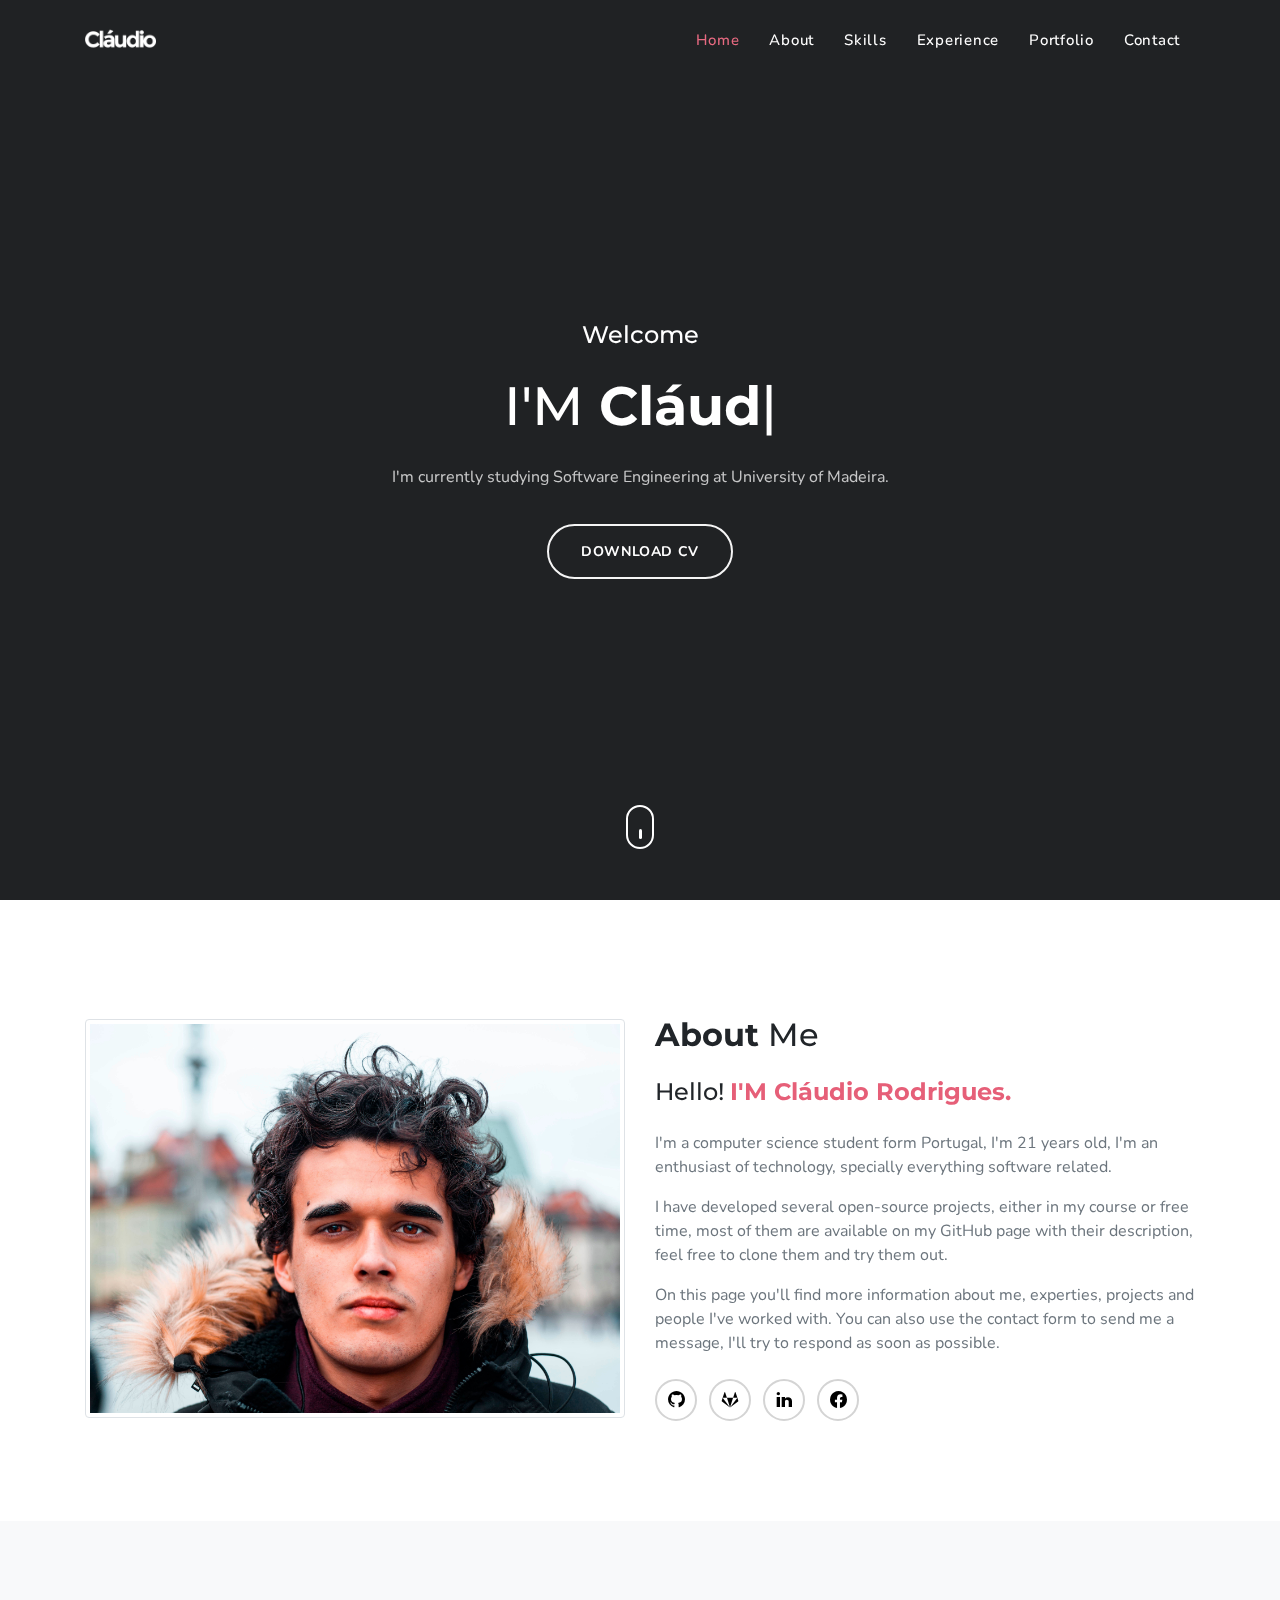
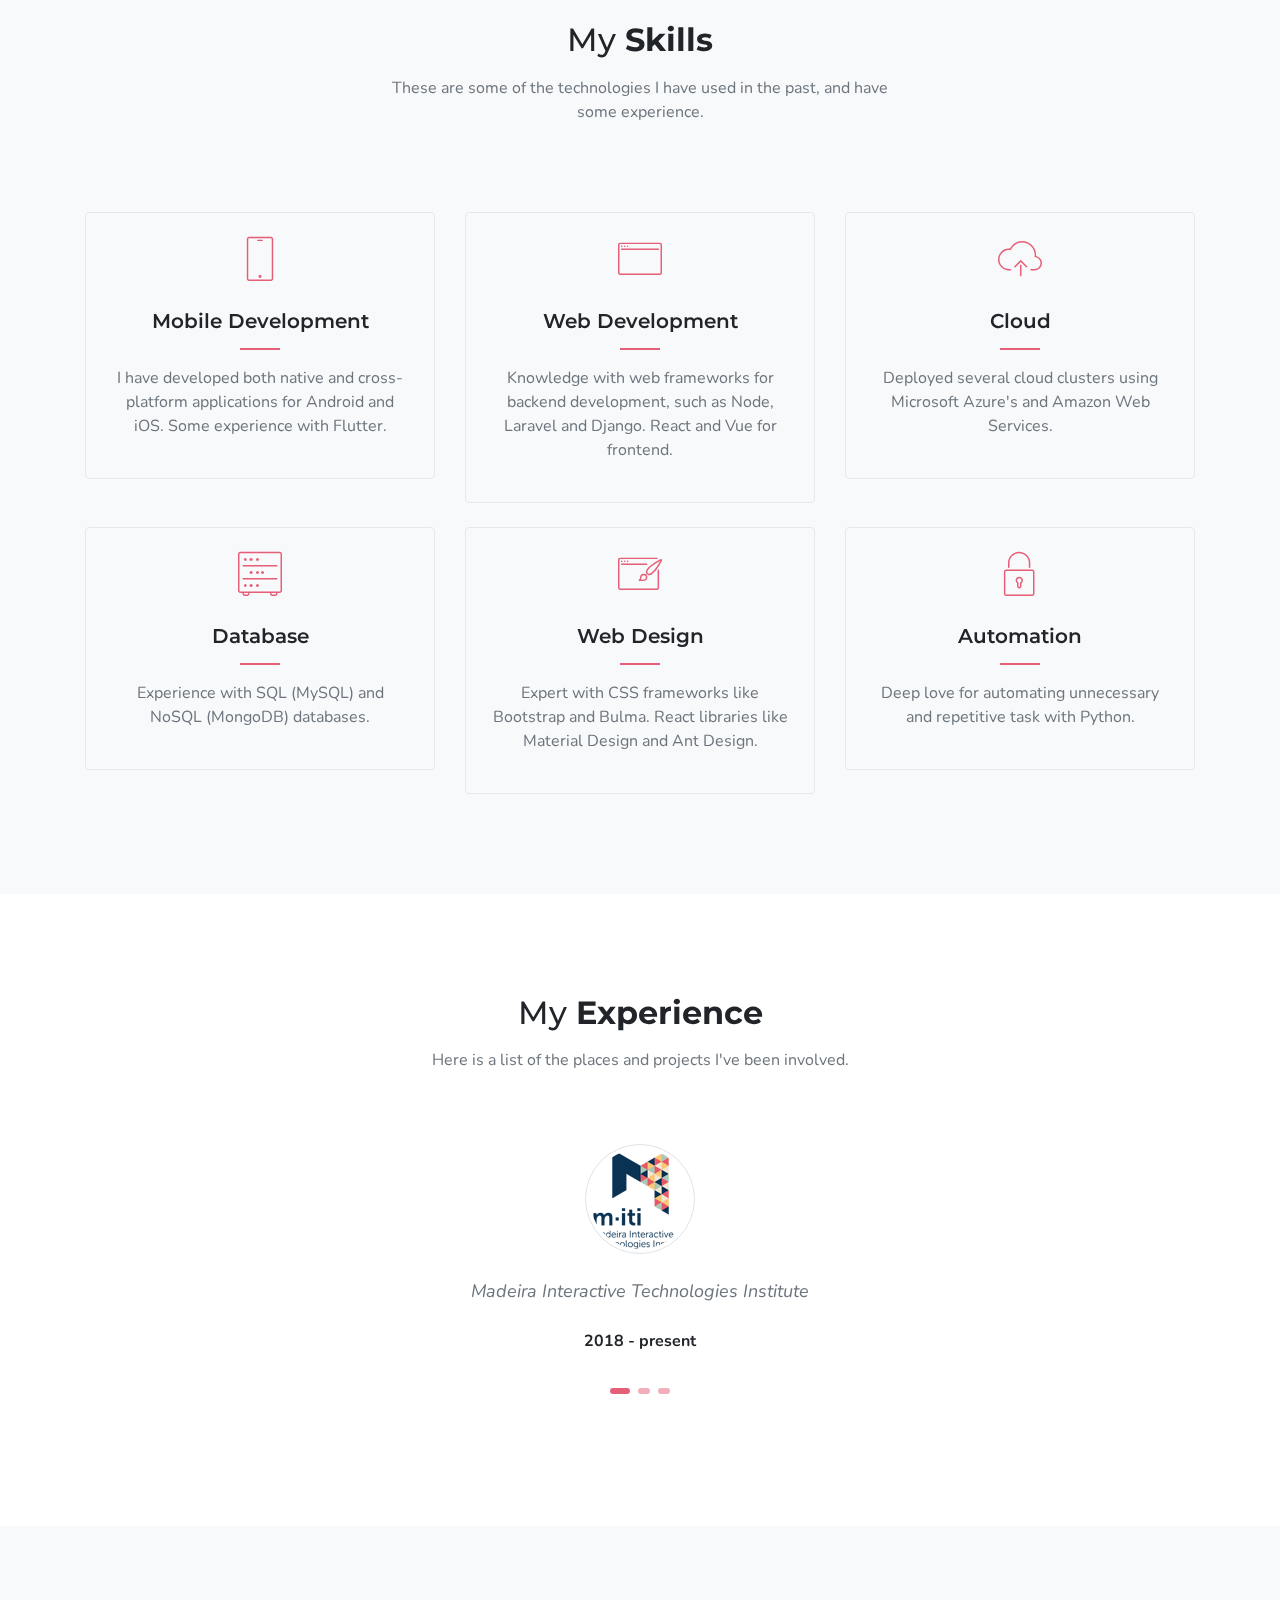
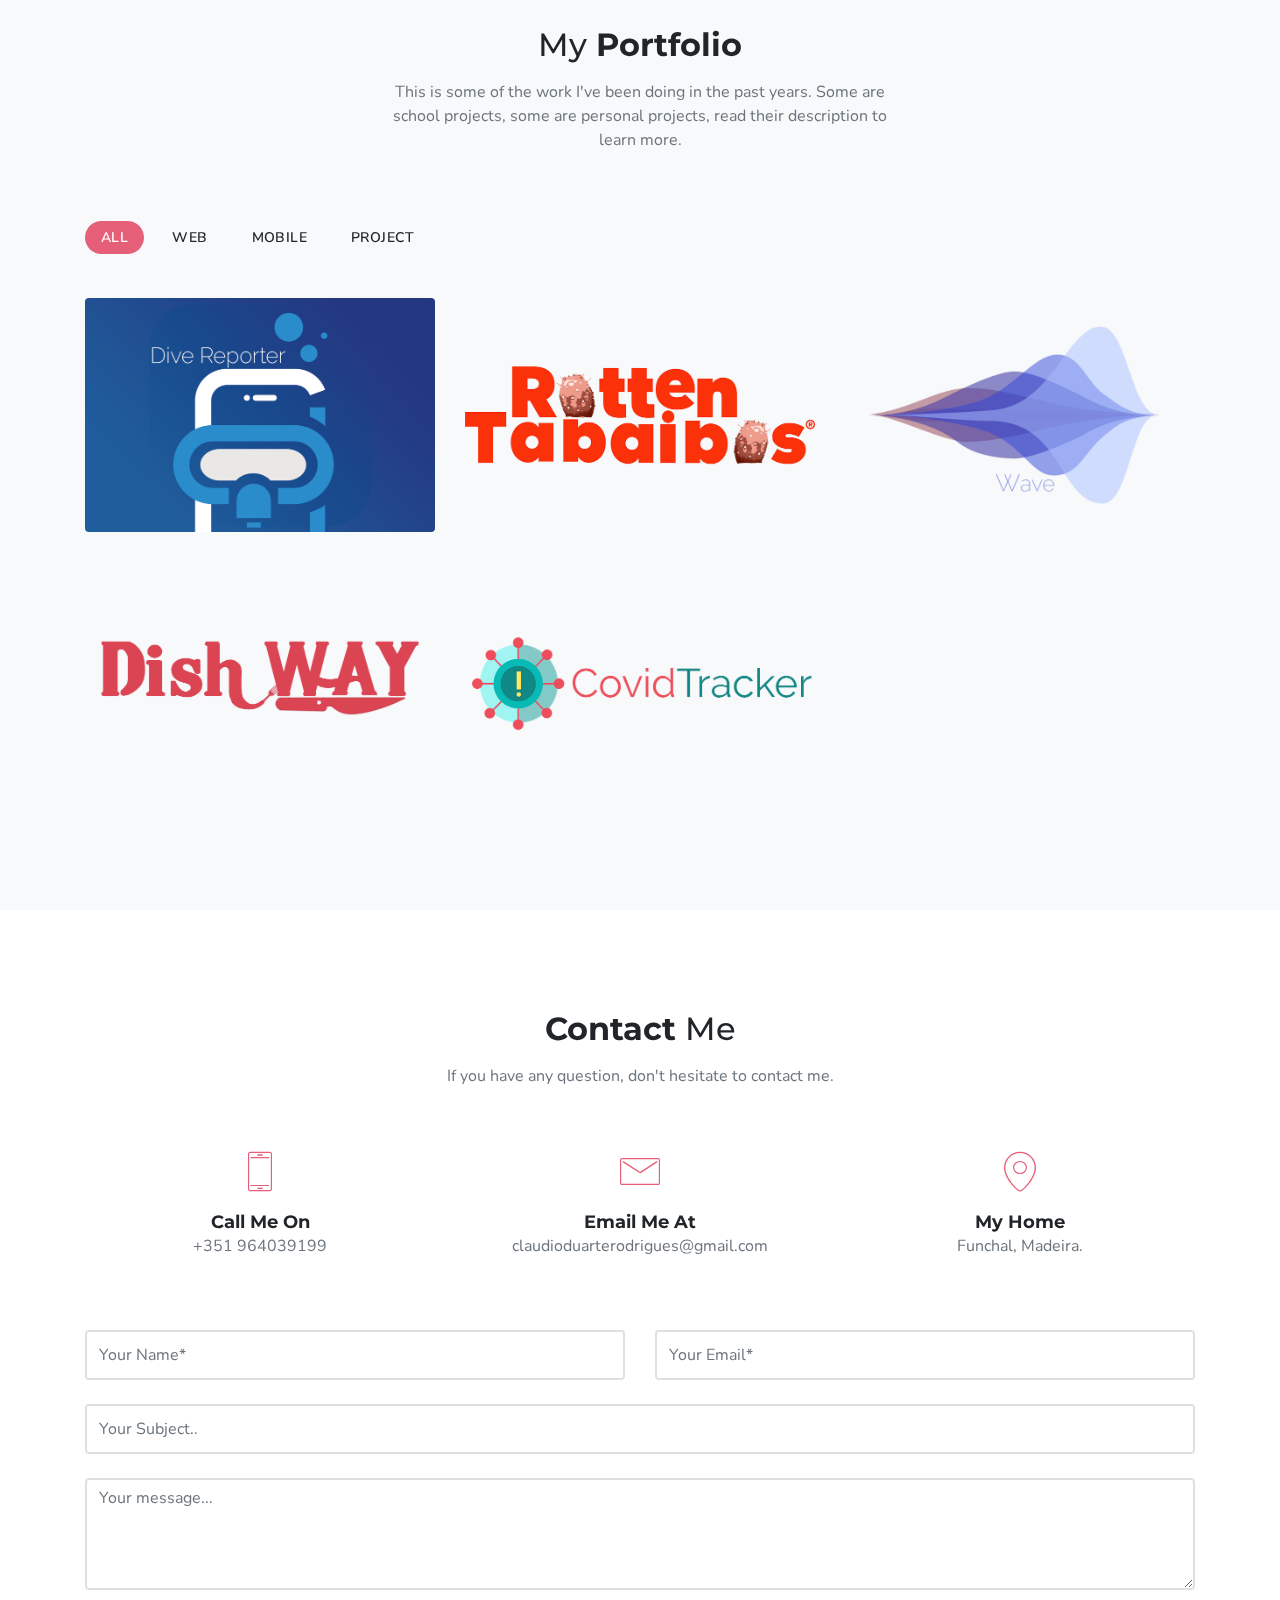
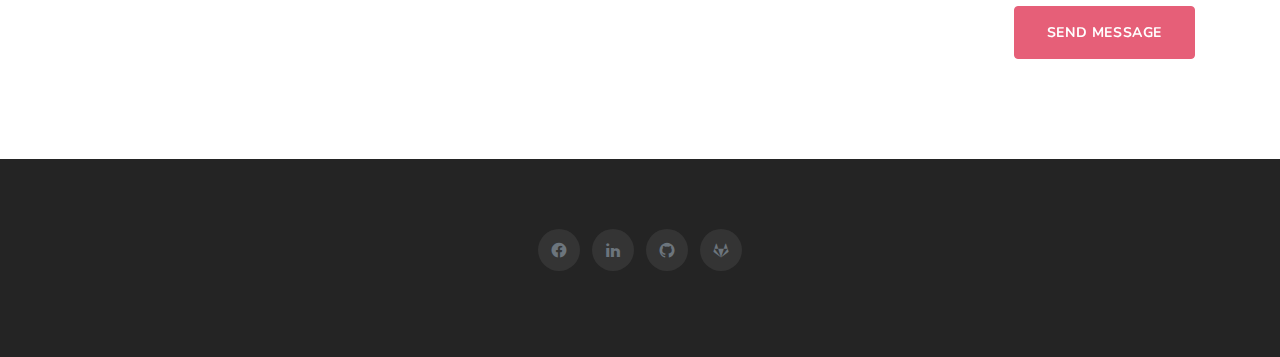
==== home.html @ bf17e651 "test2" ====
<!DOCTYPE html>
<html lang="en">

<head>
    <meta charset="UTF-8">
    <meta name="viewport" content="width=device-width, initial-scale=1">
    <title>Cláudio Rodrigues</title>
    <meta name="description" content="" />
    <meta name="keywords" content="" />
    <meta name="author" content="SRBThemes" />

    <link rel="shortcut icon" href="favicon-32x32.png">

    <!--Bootstrap Css-->
    <link rel="stylesheet" type="text/css" href="css/bootstrap.min.css" />

    <!-- Materialdesign icons Css -->
    <link href="MaterialDesign-Webfont-master/css/materialdesignicons.css" rel="stylesheet">

    <!-- Mobirise icons Css -->
    <link href="mobiriseicons/16 px/mobirise/style.css" rel="stylesheet">
    <link href="mobiriseicons/24 px/mobirise/style.css" rel="stylesheet">
    <link href="mobiriseicons/30 px/mobirise/style.css" rel="stylesheet">

    <!-- Magnific-popup -->
    <link rel="stylesheet" href="css/magnific-popup.css">

    <!-- Youtube Background -->
    <link rel="stylesheet" href="css/ytplayer.css">

    <!-- Animate Css -->
    <link rel="stylesheet" href="css/animate.min.css">

    <!-- OWL SLIDER -->
    <link rel="stylesheet" href="css/owl.carousel.css" />
    <link rel="stylesheet" href="css/owl.theme.css" />
    <link rel="stylesheet" href="css/owl.transitions.css" />

    <!-- Custom style Css -->
    <link href="css/style.css" rel="stylesheet">
    <link href="css/default.css" rel="stylesheet" id="option-color">
    <link rel="stylesheet" href="https://s.pageclip.co/v1/pageclip.css" media="screen">
</head> 

<body>

    <!-- Loader -->
    <div id="preloader">
        <div id="status">
            <div class="spinner">Loading...</div>
        </div>
    </div>

    <!-- Start Navbar -->
    <nav class="navbar navbar-expand-lg fixed-top custom-nav sticky">
        <div class="container">
            <a class="navbar-brand pt-0 logo" href="">
                <img src="claudio-dark.png" alt="" class="img-fluid logo-light">
                <img src="claudio-light.png" alt="" class="img-fluid logo-dark">
            </a>

            <button class="navbar-toggler" type="button" data-toggle="collapse" data-target="#navbarCollapse"
                aria-controls="navbarCollapse" aria-expanded="false" aria-label="Toggle navigation">
                <span class="mdi mdi-menu"></span>
            </button>

            <div class="collapse navbar-collapse" id="navbarCollapse">
                <ul class="navbar-nav ml-auto">
                    <li class="nav-item active">
                        <a class="nav-link" href="#home">Home</a>
                    </li>
                    <li class="nav-item">
                        <a class="nav-link" href="#about">About</a>
                    </li>
                    <li class="nav-item">
                        <a class="nav-link" href="#services">Skills</a>
                    </li>
                    <li class="nav-item">
                        <a class="nav-link" href="#client">Experience</a>
                    </li>
                    <li class="nav-item">
                        <a class="nav-link" href="#work">Portfolio</a>
                    </li>
                    <li class="nav-item">
                        <a class="nav-link" href="#contact">Contact</a>
                    </li>
                </ul>
            </div>
        </div>
    </nav>
    <!-- End Navbar -->

    <!-- START HOME -->
    <section class="bg-dark h-100vh" id="home">
        <div class="bg-overlay"></div>
        <a id="video" class="youtube-bg"
            data-property="{videoURL:'https://www.youtube.com/watch?v=QwszX3r3KiM',containment:'#home', showControls:false, autoPlay:true, loop:true, mute:true, startAt:0, opacity:1, quality:'default'}"></a>
        <div class="header-table">
            <div class="header-table-center">
                <div class="container">
                    <div class="row justify-content-center">
                        <div class="col-lg-12">
                            <div class="text-center header-content mx-auto">
                                <h4 class="text-white first-title mb-4">Welcome</h4>
                                <h1 class="header-name text-white text-capitalize mb-0">I'M <span
                                        class="element font-weight-bold"
                                        data-elements="Cláudio Rodrigues.,A Software Engineer.,A Student."></span></h1>
                                <p class="text-white mx-auto header-desc mt-4">I'm currently studying Software
                                    Engineering at University of Madeira.</p>
                                <div class="mt-4 pt-2">
                                    <a href="CV-ESP-Europass-20190808-Rodrigues-PT.pdf" target="_blank"
                                        class="btn btn-outline-custom btn-round">Download Cv</a>
                                </div>
                            </div>
                        </div>
                    </div>
                </div>
            </div>
        </div>
        <div class="scroll_down">
            <a href="#about" class="scroll">
                <i class="text-white"></i>
            </a>
        </div>
    </section>
    <!-- END HOME -->

    <!-- START ABOUT -->
    <section class="section" id="about">
        <div class="container">
            <div class="row align-items-center">
                <div class="col-lg-6">
                    <div class="mt-3">
                        <img src="IMG_7212_website.jpg" alt="" class="img-fluid mx-auto d-block img-thumbnail">
                    </div>
                </div>
                <div class="col-lg-6">
                    <div class="mt-3">
                        <h2><span class="font-weight-bold">About</span> Me</h2>
                        <h4 class="mt-4">Hello! <span class="text-custom font-weight-bold">I'M Cláudio Rodrigues.</span>
                        </h4>
                        <p class="text-muted mt-4">I'm a computer science student form Portugal, I'm 21 years old, I'm
                            an enthusiast of technology, specially everything software related.</p>
                        <p class="text-muted mt-2">I have developed several open-source projects, either in my course or
                            free time, most of them are available on my GitHub page with their description, feel free to
                            clone them and try them out.</p>
                        <p class="text-muted mt-2">On this page you'll find more information about me, experties,
                            projects and people I've worked with. You can also use the contact form to send me a
                            message, I'll try to respond as soon as possible.</p>
                        <div>
                            <ul class="mb-0 about-social list-inline mt-4">
                                <li class="list-inline-item"><a href="https://github.com/claudiorodr" target="_blank"><i
                                            class="mdi mdi-github-circle"></i></a></li>
                                <li class="list-inline-item"><a href="https://gitlab.com/claudiorodrigues"
                                        target="_blank"><i class="mdi mdi-gitlab"></i></a></li>
                                <li class="list-inline-item"><a
                                        href="https://www.linkedin.com/in/cl%C3%A1udio-rodrigues-5263551a8/"><i
                                            class="mdi mdi-linkedin" target="_blank"></i></a></li>
                                <li class="list-inline-item"><a href="https://www.facebook.com/claudio.duarte.01"
                                        target="_blank"><i class="mdi mdi-facebook"></i></a></li>
                            </ul>
                        </div>
                    </div>
                </div>
            </div>
        </div>
    </section>
    <!-- END ABOUT -->

    <!-- START SERVICES -->
    <section class="section bg-light" id="services">
        <div class="container">
            <div class="row justify-content-center">
                <div class="col-lg-12">
                    <div class="text-center">
                        <h2>My <span class="font-weight-bold">Skills</span></h2>
                        <p class="text-muted mx-auto section-subtitle mt-3">These are some of the technologies I have
                            used in the past, and have some experience.</p>
                    </div>
                </div>
            </div>
            <div class="row mt-5">
                <div class="col-lg-4">
                    <div class="text-center services-boxes rounded p-4 mt-4">
                        <div class="services-boxes-icon">
                            <i class="mbri-mobile text-custom display-4"></i>
                        </div>
                        <div class="mt-4">
                            <h5 class="mb-0">Mobile Development</h5>
                            <div class="services-title-border"></div>
                            <p class="text-muted mt-3">I have developed both native and cross-platform applications for
                                Android and iOS. Some experience with Flutter.</p>
                        </div>
                    </div>
                </div>
                <div class="col-lg-4">
                    <div class="text-center services-boxes rounded p-4 mt-4">
                        <div class="services-boxes-icon">
                            <i class="mbri-browse text-custom display-4"></i>
                        </div>
                        <div class="mt-4">
                            <h5 class="mb-0">Web Development</h5>
                            <div class="services-title-border"></div>
                            <p class="text-muted mt-3">Knowledge with web frameworks for backend development, such as
                                Node, Laravel and Django. React and Vue for frontend.</p>
                        </div>
                    </div>
                </div>
                <div class="col-lg-4">
                    <div class="text-center services-boxes rounded p-4 mt-4">
                        <div class="services-boxes-icon">
                            <i class="mbri-upload text-custom display-4"></i>
                        </div>
                        <div class="mt-4">
                            <h5 class="mb-0">Cloud</h5>
                            <div class="services-title-border"></div>
                            <p class="text-muted mt-3">Deployed several cloud clusters using Microsoft Azure's and
                                Amazon Web Services.</p>
                        </div>
                    </div>
                </div>
            </div>
            <div class="row">
                <div class="col-lg-4">
                    <div class="text-center services-boxes rounded p-4 mt-4">
                        <div class="services-boxes-icon">
                            <i class="mbri-database text-custom display-4"></i>
                        </div>
                        <div class="mt-4">
                            <h5 class="mb-0">Database</h5>
                            <div class="services-title-border"></div>
                            <p class="text-muted mt-3">Experience with SQL (MySQL) and NoSQL (MongoDB) databases. </p>
                        </div>
                    </div>
                </div>
                <div class="col-lg-4">
                    <div class="text-center services-boxes rounded p-4 mt-4">
                        <div class="services-boxes-icon">
                            <i class="mbri-website-theme text-custom display-4"></i>
                        </div>
                        <div class="mt-4">
                            <h5 class="mb-0">Web Design</h5>
                            <div class="services-title-border"></div>
                            <p class="text-muted mt-3">Expert with CSS frameworks like Bootstrap and Bulma. React
                                libraries like Material Design and Ant Design.</p>
                        </div>
                    </div>
                </div>
                <div class="col-lg-4">
                    <div class="text-center services-boxes rounded p-4 mt-4">
                        <div class="services-boxes-icon">
                            <i class="mbri-lock text-custom display-4"></i>
                        </div>
                        <div class="mt-4">
                            <h5 class="mb-0">Automation</h5>
                            <div class="services-title-border"></div>
                            <p class="text-muted mt-3">Deep love for automating unnecessary and repetitive task with
                                Python.</p>
                        </div>
                    </div>
                </div>
            </div>
        </div>
    </section>
    <!-- END SERVICES -->

    <!-- START CLIENT -->
    <section class="section text-center" id="client">
        <div class="container">
            <div class="row justify-content-center">
                <div class="col-lg-12">
                    <div class="text-center">
                        <h2>My <span class="font-weight-bold">Experience</span></h2>
                        <p class="text-muted mx-auto section-subtitle mt-3">Here is a list of the places and projects
                            I've been involved.</p>
                    </div>
                </div>
            </div>
            <div class="row mt-4 pt-4">
                <div class="col-lg-12">
                    <div id="owl-demo" class="owl-carousel">
                        <div class="text-center testi_boxes mx-auto">
                            <div class="tam_testi_icon text-custom">
                                <!-- <i class="mbri-quote-left"></i> -->
                            </div>
                            <div class="mt-2">
                                <div>
                                    <img src="images/miti.png" alt=""
                                        class="mx-auto img-thumbnail img-fluid d-block rounded-circle">
                                </div>
                                <p class="client_review font-italic mt-4 text-center text-muted">Madeira Interactive
                                    Technologies Institute
                                </p>
                                <p class="client_name text-center mb-0 mt-4"> <span class="font-weight-bold">2018 -
                                        present</span></p>
                            </div>
                        </div>
                        <div class="text-center testi_boxes mx-auto">
                            <div class="tam_testi_icon text-custom">
                                <!-- <i class="mbri-quote-left"></i> -->
                            </div>
                            <div class="mt-2">
                                <div>
                                    <img src="images/UMA.png" alt=""
                                        class="mx-auto img-thumbnail img-fluid d-block rounded-circle">
                                </div>
                                <p class="client_review font-italic mt-4 text-center text-muted">University of Madeira
                                </p>
                                <p class="client_name text-center mb-0 mt-4"><span class="font-weight-bold">2016 -
                                        present</span></p>
                            </div>
                        </div>
                        <div class="text-center testi_boxes mx-auto">
                            <div class="tam_testi_icon text-custom">
                                <!-- <i class="mbri-quote-left"></i> -->
                            </div>
                            <div class="mt-2">
                                <div>
                                    <img src="images/MARIBOR.png" alt=""
                                        class="mx-auto img-thumbnail img-fluid d-block rounded-circle">
                                </div>
                                <p class="client_review font-italic mt-4 text-center text-muted">University of Maribor
                                </p>
                                <p class="client_name text-center mb-0 mt-4"><span class="font-weight-bold">2020</span>
                                </p>
                            </div>
                        </div>
                    </div>
                </div>
            </div>
        </div>
    </section>
    <!-- END CLIENT -->

    <!--START WORK -->
    <section class="section bg-light" id="work">
        <div class="container">
            <div class="row justify-content-center">
                <div class="col-lg-12">
                    <div class="text-center">
                        <h2>My <span class="font-weight-bold">Portfolio</span></h2>
                        <p class="text-muted mx-auto section-subtitle mt-3">This is some of the work I've been doing in
                            the past years. Some are school projects, some are personal projects, read their description
                            to learn more.</p>
                    </div>
                </div>
            </div>
            <div class="row mt-5 ">
                <ul class="col list-unstyled list-inline mb-0 text-uppercase work_menu" id="menu-filter">
                    <li class="list-inline-item"><a class="active" data-filter="*">All</a></li>
                    <li class="list-inline-item"><a class="" data-filter=".web">Web</a></li>
                    <li class="list-inline-item"><a class="" data-filter=".mobile">Mobile</a></li>
                    <li class="list-inline-item"><a class="" data-filter=".project">Project</a></li>
                </ul>
            </div>
        </div>
        <div class="container">
            <div class="row mt-4 work-filter">
                <div class="col-lg-4 work_item mobile">
                    <a href="images/dive-showcase.png" class="img-zoom">
                        <div class="work_box">
                            <div class="work_img">
                                <img src="images/dive.png" class="img-fluid mx-auto d-block rounded" alt="work-img">
                            </div>
                            <div class="work_detail">
                                <p class="mb-2">Mobile Development</p>
                                <h4 class="mb-0">Dive Reporter</h4>
                            </div>
                        </div>
                    </a>
                </div>

                <div class="col-lg-4 work_item web">
                    <a href="images/rotten-showcase.png" class="img-zoom">
                        <div class="work_box">
                            <div class="work_img">
                                <img src="images/rotten.png" class="img-fluid mx-auto d-block rounded" alt="work-img">
                            </div>
                            <div class="work_detail">
                                <p class="mb-2">Web Development</p>
                                <h4 class="mb-0">Rotten Tabaibos</h4>
                            </div>
                        </div>
                    </a>
                </div>

                <div class="col-lg-4 work_item web mobile project">
                    <a href="images/wave.png" class="img-zoom">
                        <div class="work_box">
                            <div class="work_img">
                                <img src="images/wave.png" class="img-fluid mx-auto d-block rounded" alt="work-img">
                            </div>
                            <div class="work_detail">
                                <p class="mb-2">Project</p>
                                <h4 class="mb-0">Wave</h4>
                            </div>
                        </div>
                    </a>
                </div>

                <div class="col-lg-4 work_item mobile">
                    <a href="images/dishway-showcase.png" class="img-zoom">
                        <div class="work_box">
                            <div class="work_img">
                                <img src="images/dishway.png" class="img-fluid mx-auto d-block rounded" alt="work-img">
                            </div>
                            <div class="work_detail">
                                <p class="mb-2">Mobile Development</p>
                                <h4 class="mb-0">DishWay</h4>
                            </div>
                        </div>
                    </a>
                </div>

                <div class="col-lg-4 work_item web">
                    <a href="images/tracker-showcase.png" class="img-zoom">
                        <div class="work_box">
                            <div class="work_img">
                                <img src="images/covid.png" class="img-fluid mx-auto d-block rounded" alt="work-img">
                            </div>
                            <div class="work_detail">
                                <p class="mb-2">Web Development</p>
                                <h4 class="mb-0">Covid Tracker</h4>
                            </div>
                        </div>
                    </a>
                </div>
                <!-- 
                <div class="col-lg-4 work_item devlopment webdesign">
                    <a href="images/works/6.jpg" class="img-zoom">
                        <div class="work_box">
                            <div class="work_img">
                                <img src="images/works/6.jpg" class="img-fluid mx-auto d-block rounded" alt="work-img">
                            </div>
                            <div class="work_detail">
                                <p class="mb-2">Category</p>
                                <h4 class="mb-0">Project Title</h4>
                            </div>
                        </div>
                    </a>
                </div> -->
            </div>
        </div>
    </section>
    <!--END WORK -->
    <!-- START CONTACT -->
    <section class="section" id="contact">
        <div class="container">
            <div class="row justify-content-center">
                <div class="col-lg-12">
                    <div class="text-center">
                        <h2><span class="font-weight-bold">Contact</span> Me</h2>
                        <p class="text-muted mx-auto section-subtitle mt-3">If you have any question, don't hesitate to
                            contact me.</p>
                    </div>
                </div>
            </div>
            <div class="row mt-5">
                <div class="col-lg-4">
                    <div class="text-center">
                        <div>
                            <i class="mbri-mobile2 text-custom h1"></i>
                        </div>
                        <div class="mt-3">
                            <h5 class="mb-0 contact_detail-title font-weight-bold">Call Me On</h5>
                            <p class="text-muted">+351 964039199</p>
                        </div>
                    </div>
                </div>
                <div class="col-lg-4">
                    <div class="text-center">
                        <div>
                            <i class="mbri-letter text-custom h1"></i>
                        </div>
                        <div class="mt-3">
                            <h5 class="mb-0 contact_detail-title font-weight-bold">Email Me At</h5>
                            <p class="text-muted">claudioduarterodrigues@gmail.com</p>
                        </div>
                    </div>
                </div>
                <div class="col-lg-4">
                    <div class="text-center">
                        <div>
                            <i class="mbri-pin text-custom h1"></i>
                        </div>
                        <div class="mt-3">
                            <h5 class="mb-0 contact_detail-title font-weight-bold">My Home</h5>
                            <p class="text-muted">Funchal, Madeira.</p>
                        </div>
                    </div>
                </div>
            </div>
            <div class="row mt-5">
                <div class="col-lg-12">
                    <div class="form-kerri">
                        <form action="https://send.pageclip.co/g1JEtmdLEpcV88OG7u0g9NPK8a7kbzGj" method="post">
                            <div class="row">
                                <div class="col-lg-6">
                                    <div class="form-group mt-2">
                                        <input name="name" id="name" type="text" class="form-control"
                                            placeholder="Your Name*" required="">
                                    </div>
                                </div>
                                <div class="col-lg-6">
                                    <div class="form-group mt-2">
                                        <input name="email" id="email" type="email" class="form-control"
                                            placeholder="Your Email*" required="">
                                    </div>
                                </div>
                            </div>
                            <div class="row">
                                <div class="col-lg-12">
                                    <div class="form-group mt-2">
                                        <input type="text" class="form-control" id="subject"
                                            placeholder="Your Subject.." required="" />
                                    </div>
                                </div>
                            </div>
                            <div class="row">
                                <div class="col-lg-12">
                                    <div class="form-group mt-2">
                                        <textarea name="comments" id="comments" rows="4" class="form-control"
                                            placeholder="Your message..."></textarea>
                                    </div>
                                </div>
                            </div>
                            <div class="row">
                                <div class="col-lg-12 text-right">
                                    <input type="submit" class="btn btn-custom" value="Send Message">
                                </div>
                            </div>
                        </form>
                    </div>
                </div>
            </div>
        </div>
    </section>
    <!-- END CONTACT -->

    <!--START FOOTER-->
    <footer class="footer bg-light">
        <div class="container">
            <div class="row justify-content-center text-center">
                <div class="col-md-12">
                    <div class="text-center text-white footer-alt">
                        <ul class="list-unstyled list-inline mb-3">
                            <li class="list-inline-item"><a href="https://www.facebook.com/claudio.duarte.01"><i
                                        class="mdi mdi-facebook text-muted"></i></a></li>
                            <li class="list-inline-item"><a
                                    href="https://www.linkedin.com/in/cl%C3%A1udio-rodrigues-5263551a8/"><i
                                        class="mdi mdi-linkedin text-muted"></i></a>
                            </li>
                            <li class="list-inline-item"><a href="https://github.com/claudiorodr"><i
                                        class="mdi mdi-github-circle text-muted"></i></a></li>
                            <li class="list-inline-item"><a href="https://gitlab.com/claudiorodrigues"><i
                                        class="mdi mdi-gitlab text-muted"></i></a></li>
                        </ul>
                    </div>
                </div>
            </div>
        </div>
    </footer>
    <!--END FOOTER-->



    <!-- Back To Top -->
    <a href="#" class="back_top"> <i class="mdi mdi-chevron-up"> </i> </a>

    <!-- JAVASCRIPTS -->
    <script src="js/jquery.min.js"></script>
    <script src="js/popper.min.js"></script>
    <script src="js/bootstrap.min.js"></script>
    <!--EASING JS-->
    <script src="js/jquery.easing.min.js"></script>
    <script src="js/scrollspy.min.js"></script>
    <!--PORTFOLIO FILTER JS-->
    <script src="js/isotope.js"></script>
    <!-- Magnific Popup Js -->
    <script src="js/jquery.magnific-popup.min.js"></script>
    <!-- TYPED -->
    <script src="js/typed.js"></script>
    <!-- OWL CAROUSEL -->
    <script src="js/owl.carousel.min.js"></script>
    <!--YT Background-->
    <script src="js/jquery.mb.YTPlayer.js"></script>
    <!-- switcher js -->
    <script src="js/switcher.js"></script>
    <!--CUSTOM JS-->
    <script src="js/custom.js"></script>
    <script>
        $(".youtube-bg").mb_YTPlayer();
    </script>
    <script src="https://s.pageclip.co/v1/pageclip.js" charset="utf-8"></script>
</body>

<!-- Mirrored from theme.srbthemes.com/kerri/light/index_18.html by HTTrack Website Copier/3.x [XR&CO'2014], Fri, 21 Feb 2020 17:52:02 GMT -->

</html>
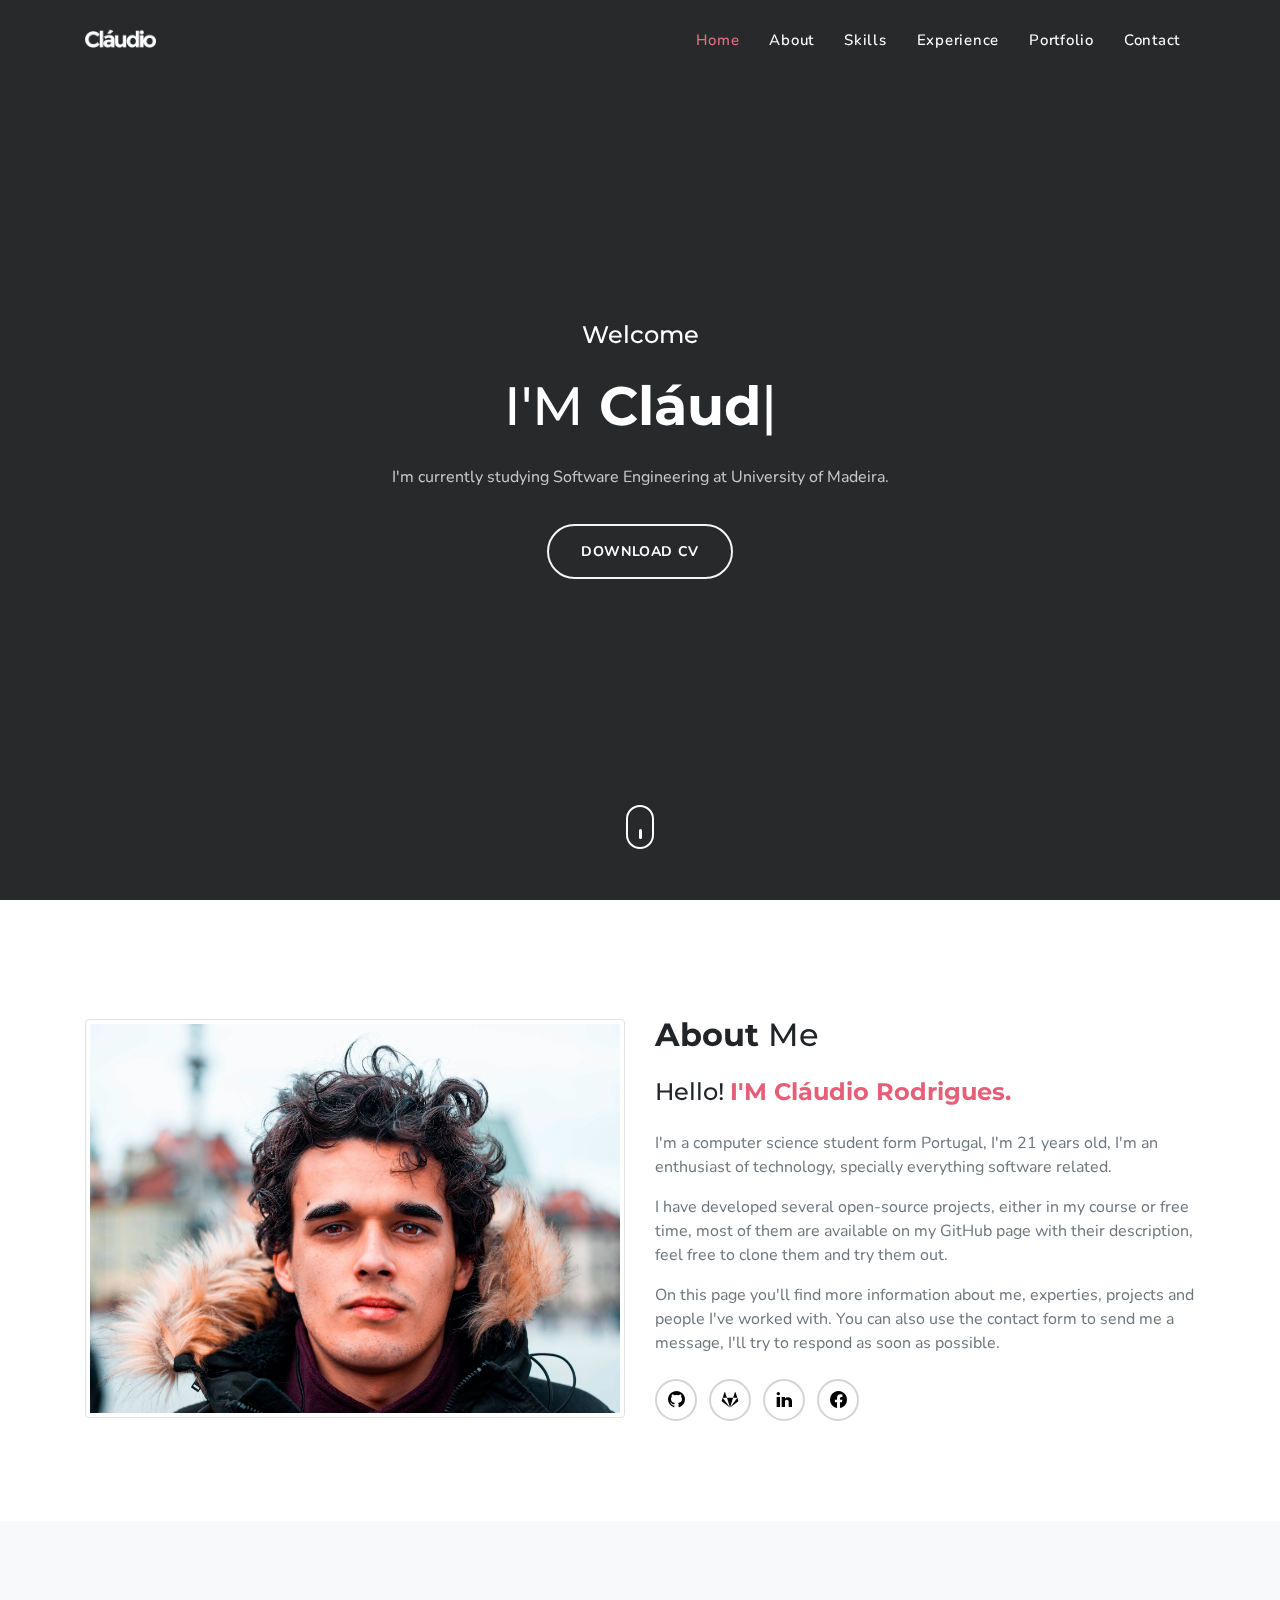
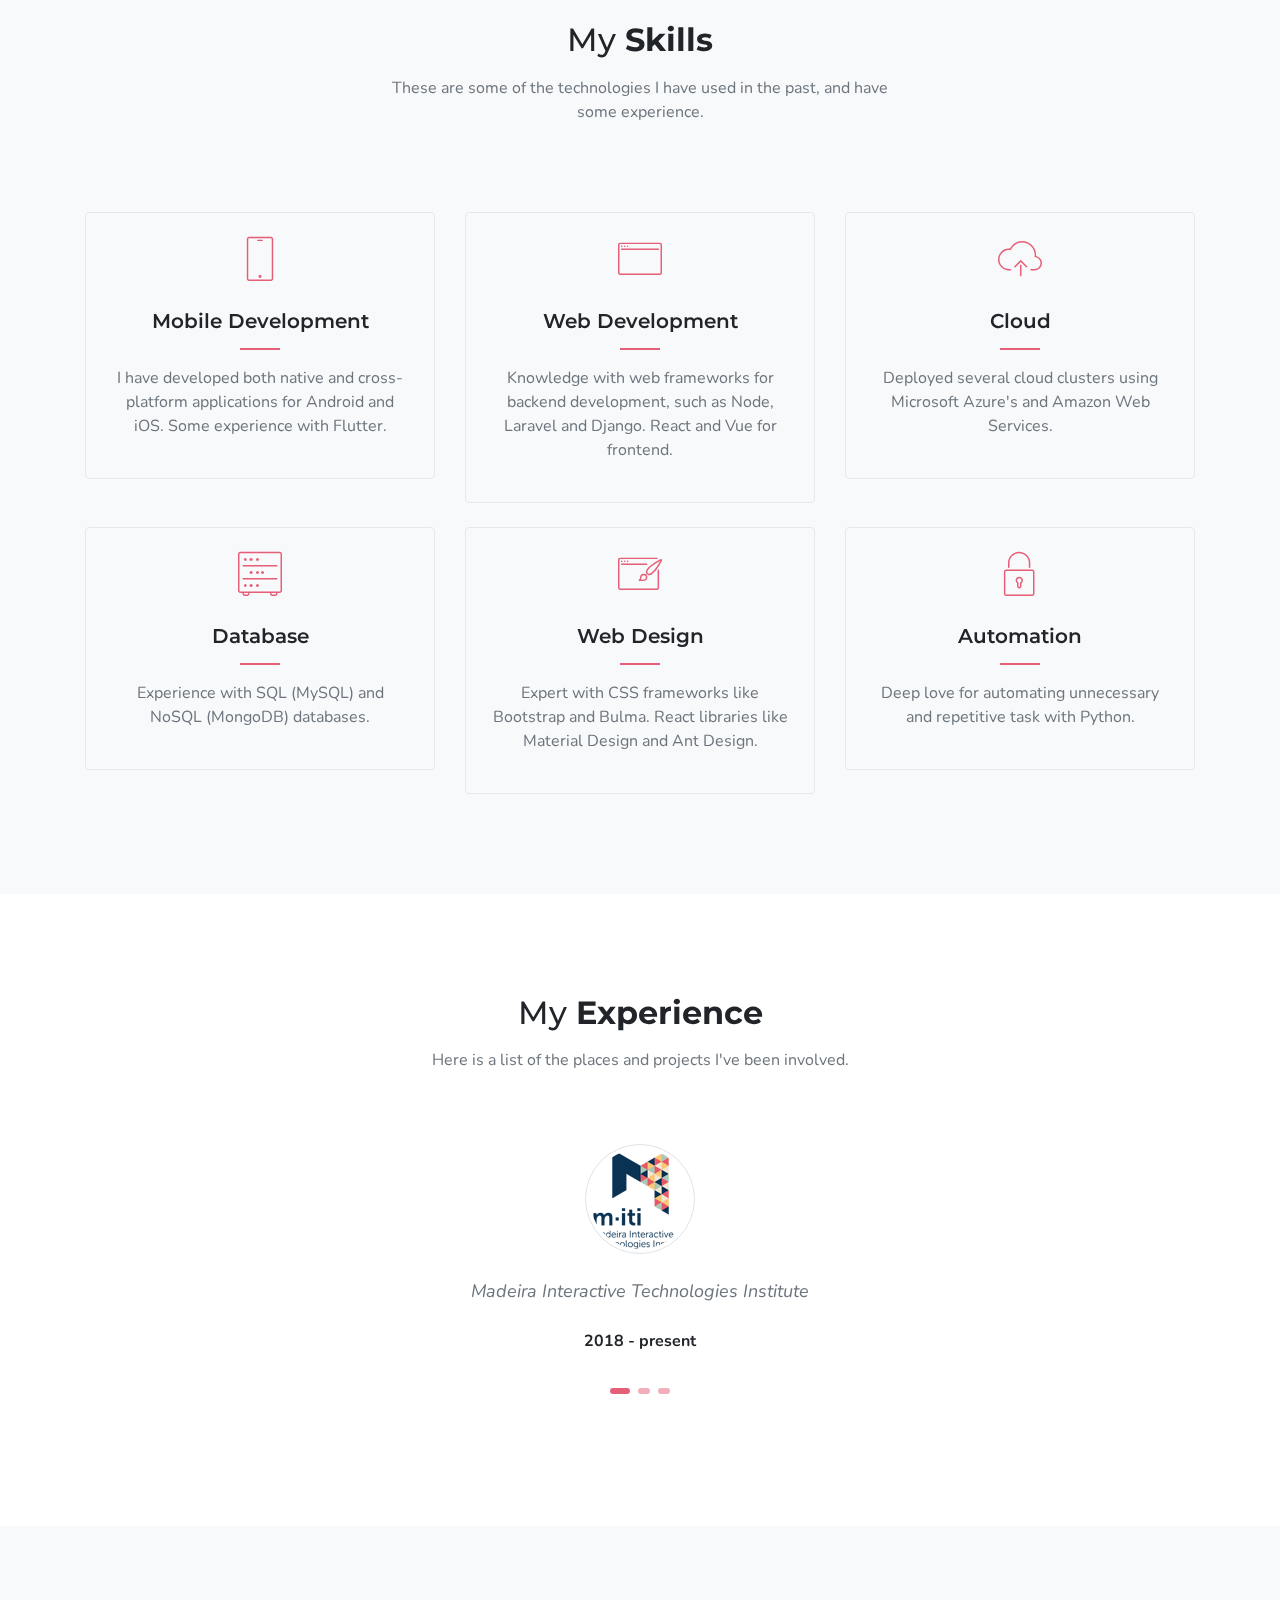
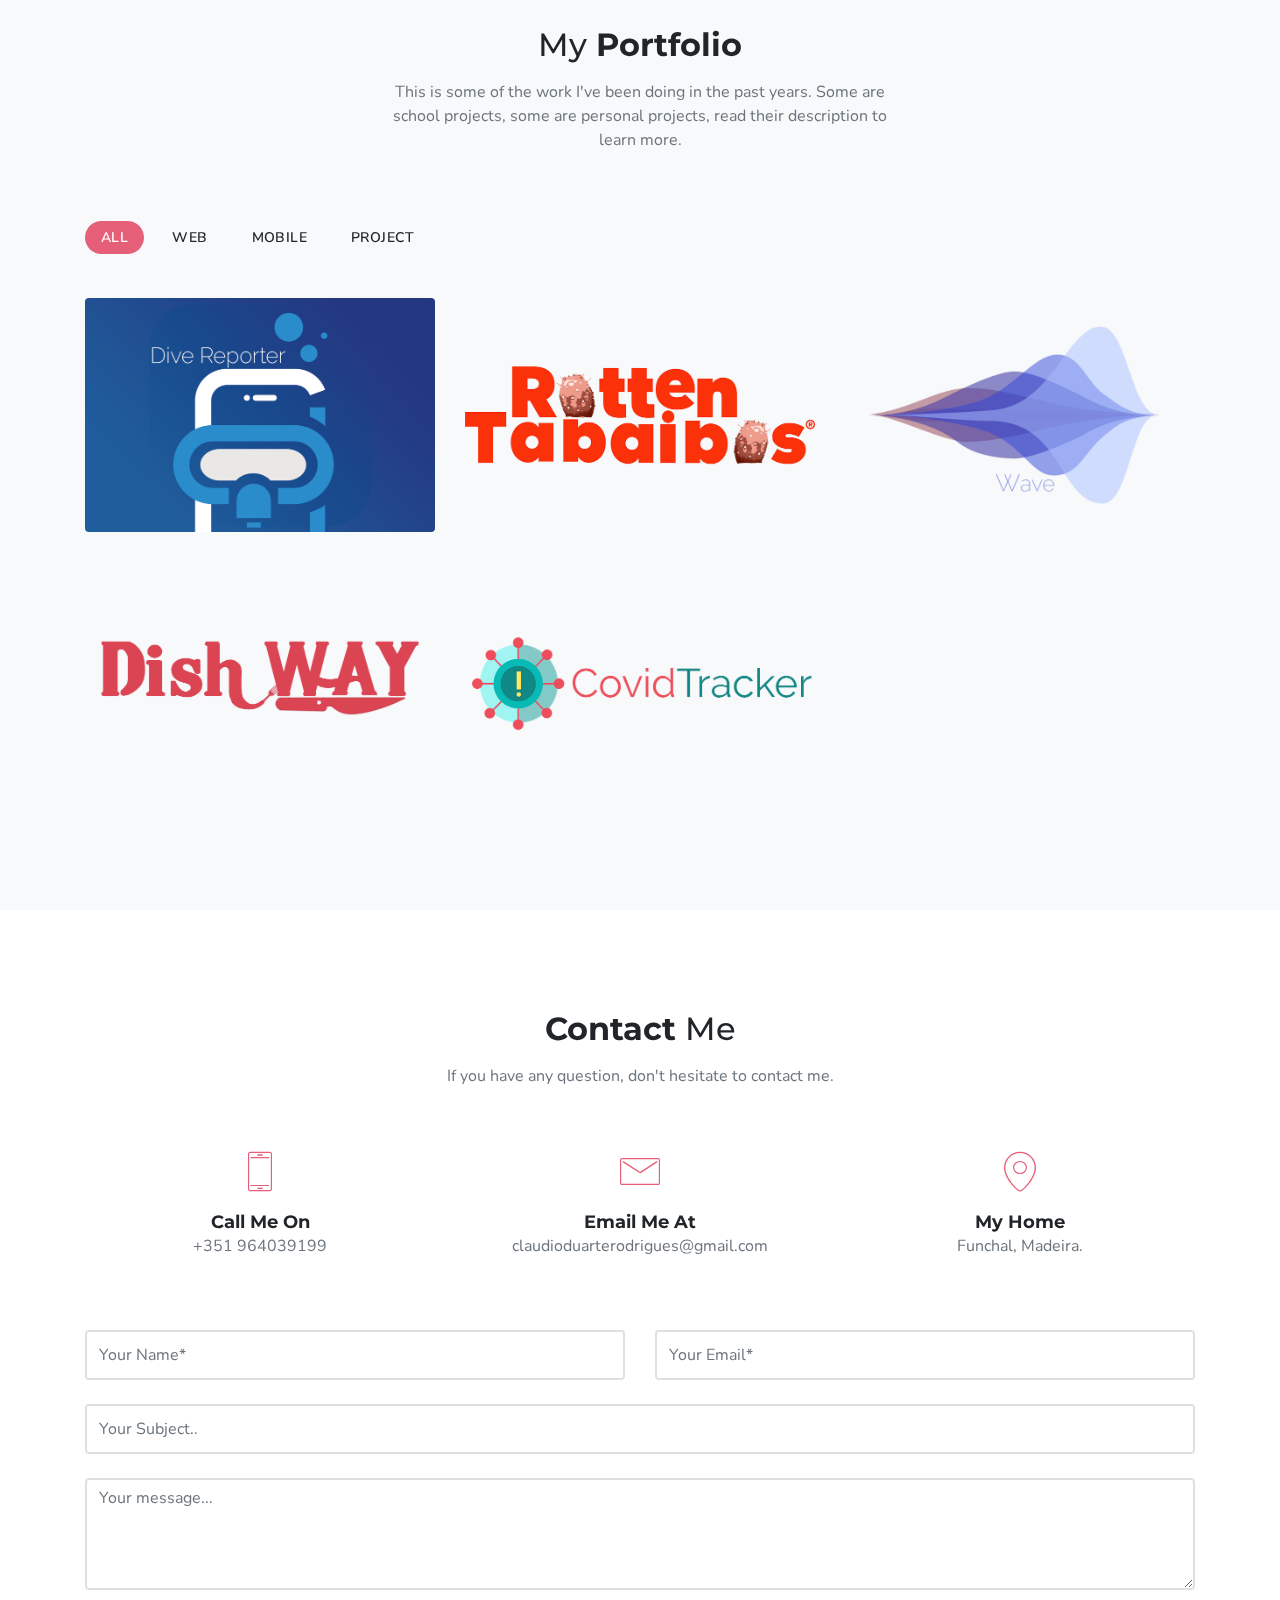
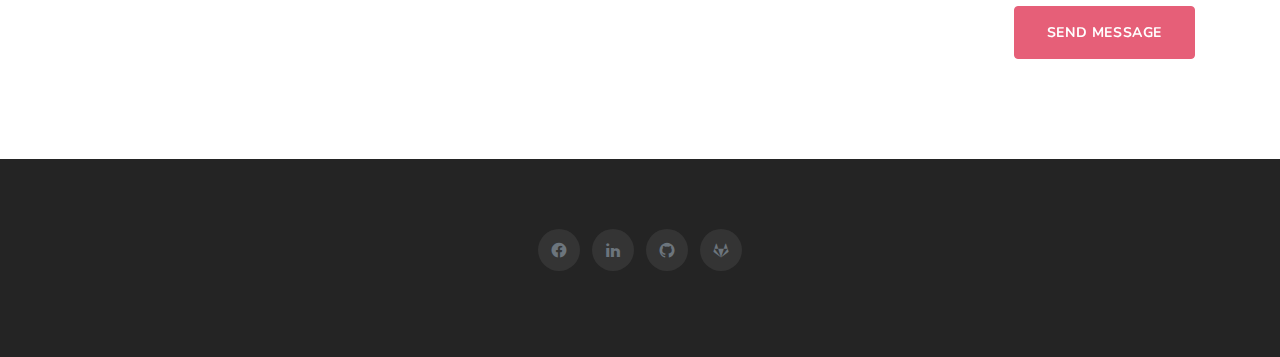
==== commit a51f2db6: "test" ====
--- a/home.html
+++ b/home.html
@@ -62,7 +62,7 @@
             <button class="navbar-toggler" type="button" data-toggle="collapse" data-target="#navbarCollapse"
                 aria-controls="navbarCollapse" aria-expanded="false" aria-label="Toggle navigation">
                 <span class="mdi mdi-menu"></span>
-            </button>
+            </button> 
 
             <div class="collapse navbar-collapse" id="navbarCollapse">
                 <ul class="navbar-nav ml-auto">
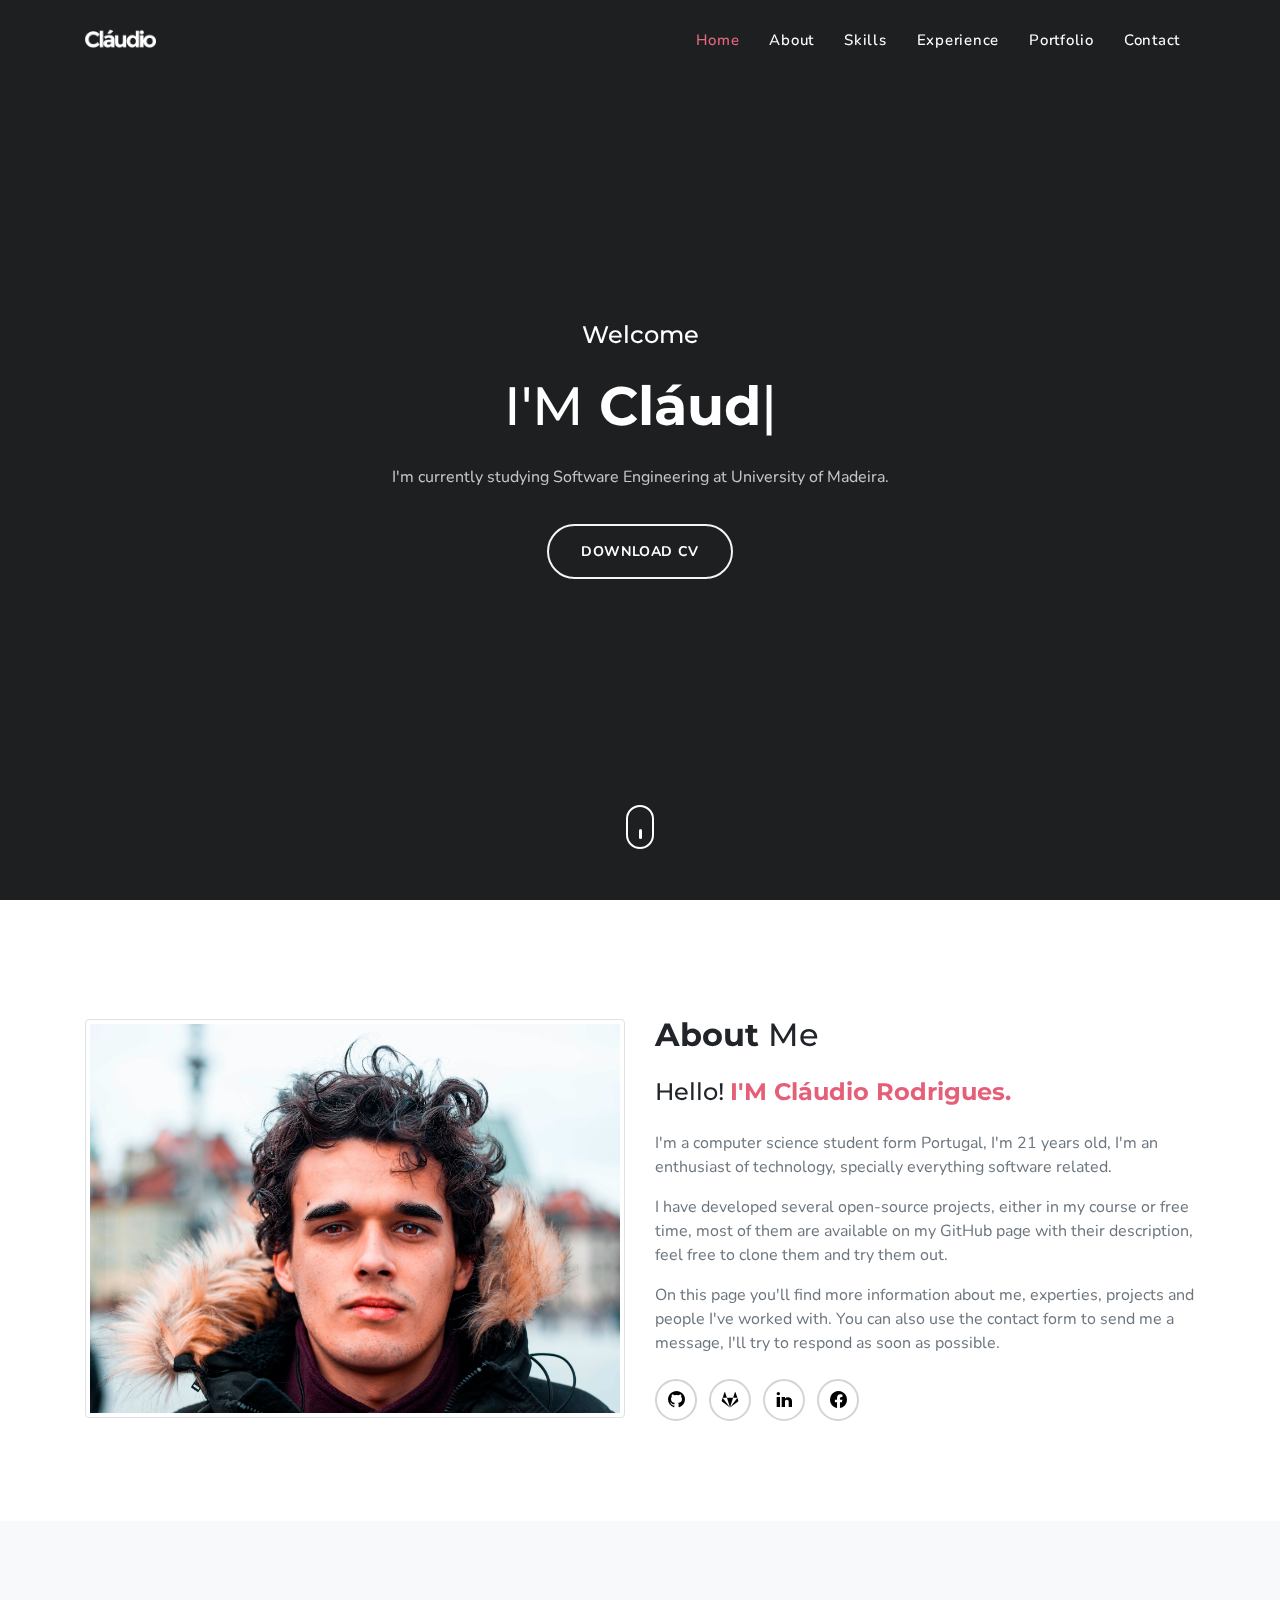
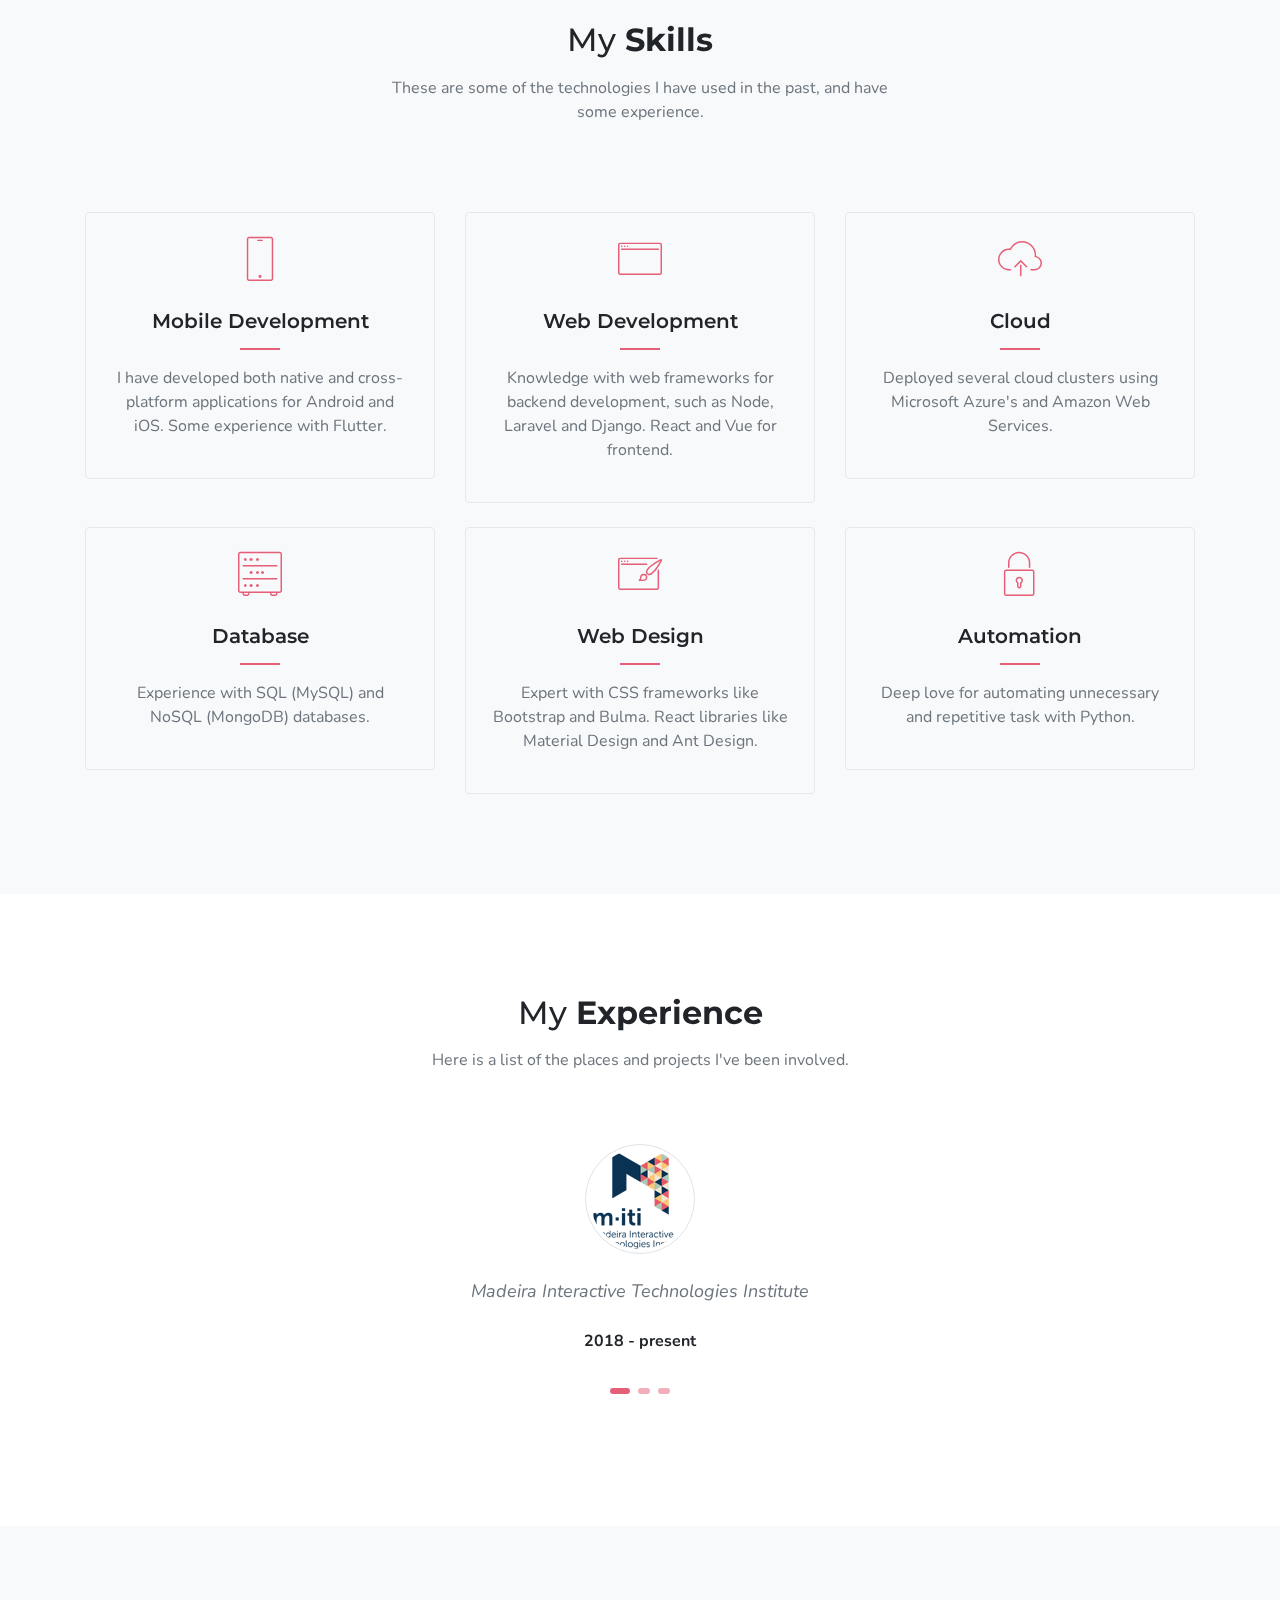
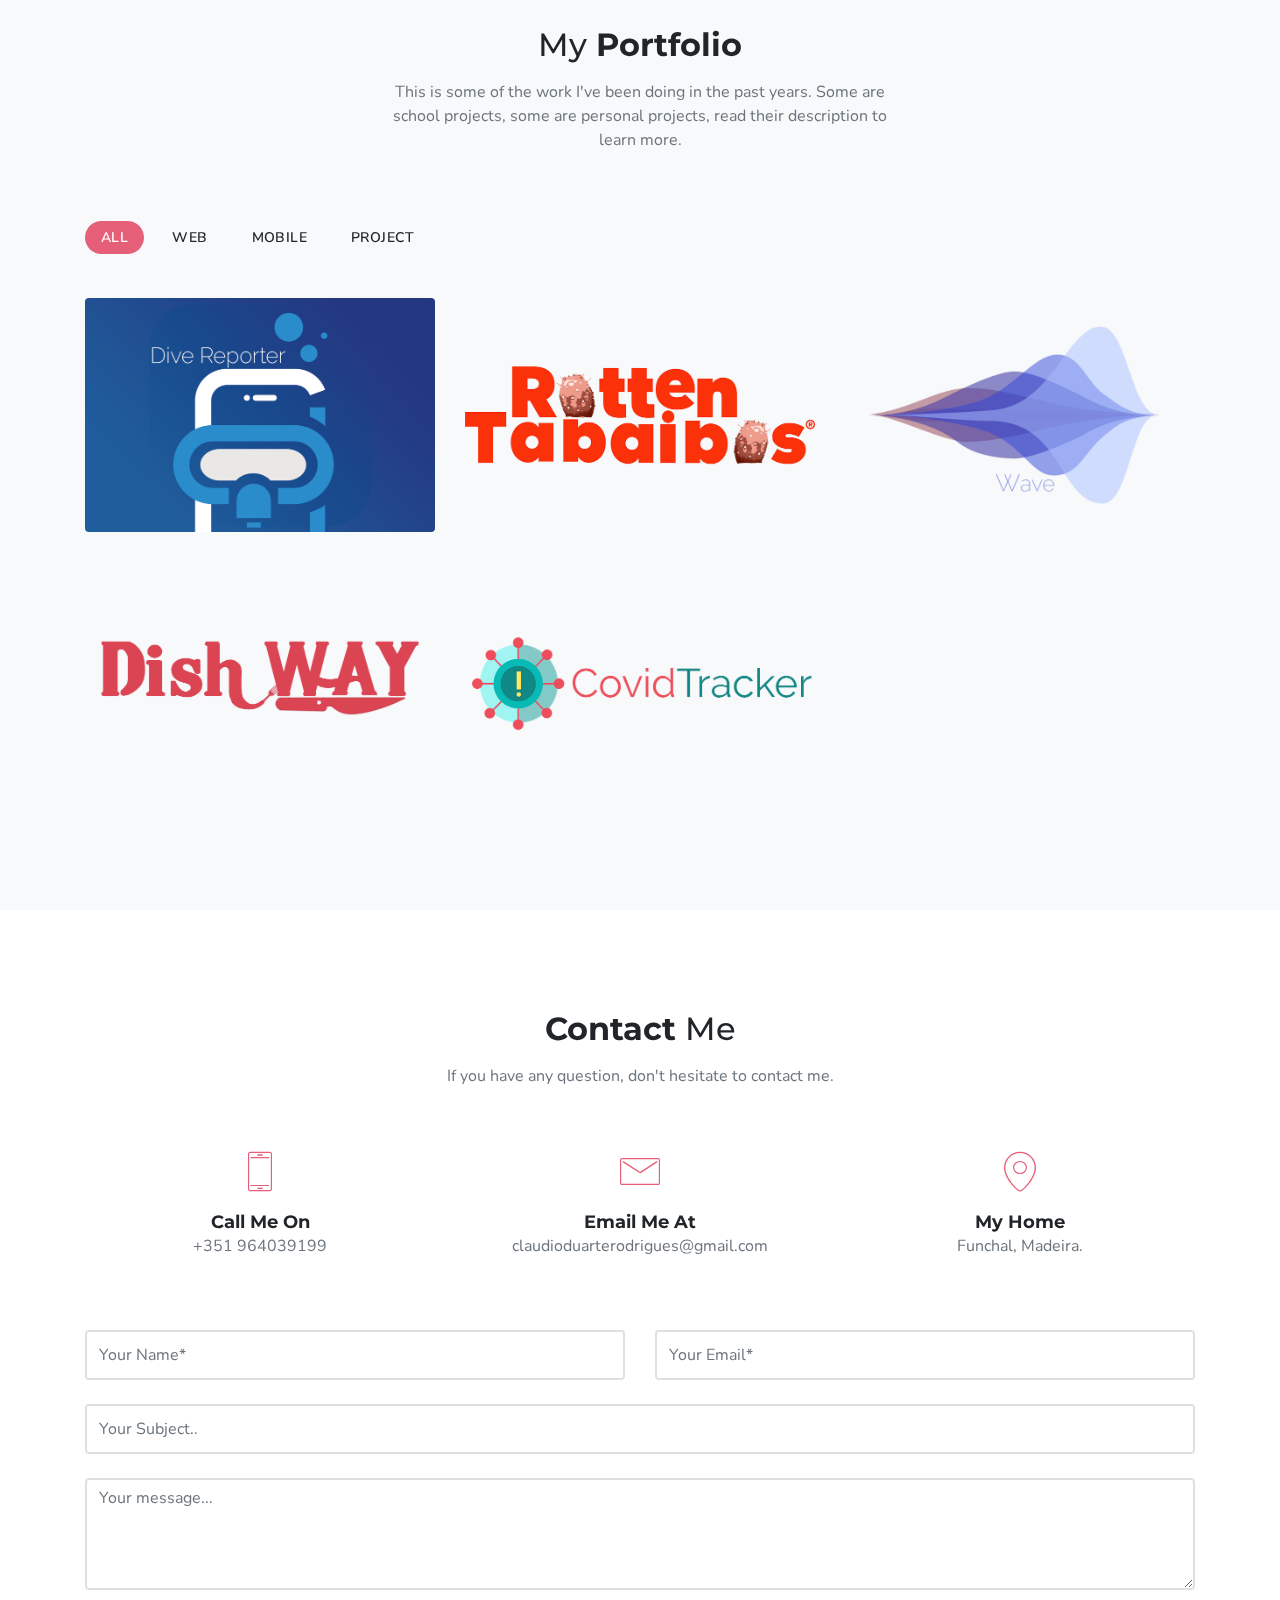
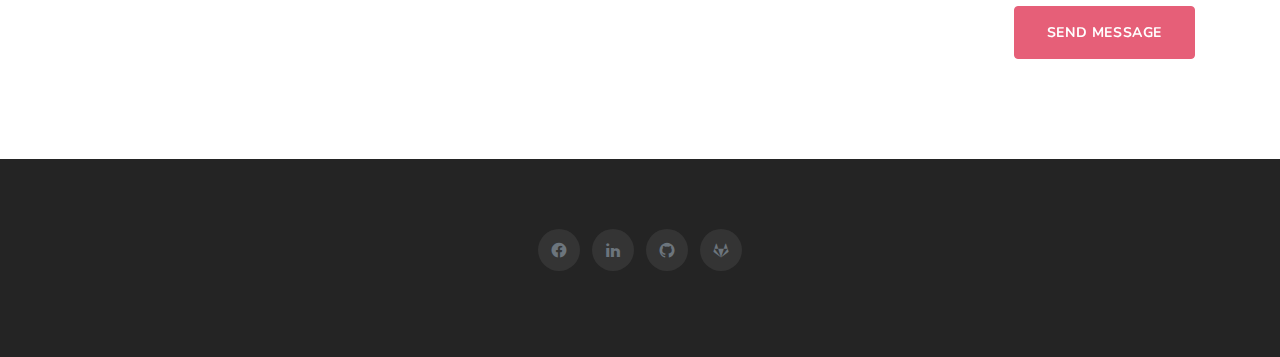
==== commit a136ea97: "Test" ====
--- a/home.html
+++ b/home.html
@@ -39,7 +39,7 @@
     <!-- Custom style Css -->
     <link href="css/style.css" rel="stylesheet">
     <link href="css/default.css" rel="stylesheet" id="option-color">
-    <link rel="stylesheet" href="https://s.pageclip.co/v1/pageclip.css" media="screen">
+    <link rel="stylesheet" href="https://s.pageclip.co/v1/pageclip.css" media="screen"> 
 </head> 
 
 <body>
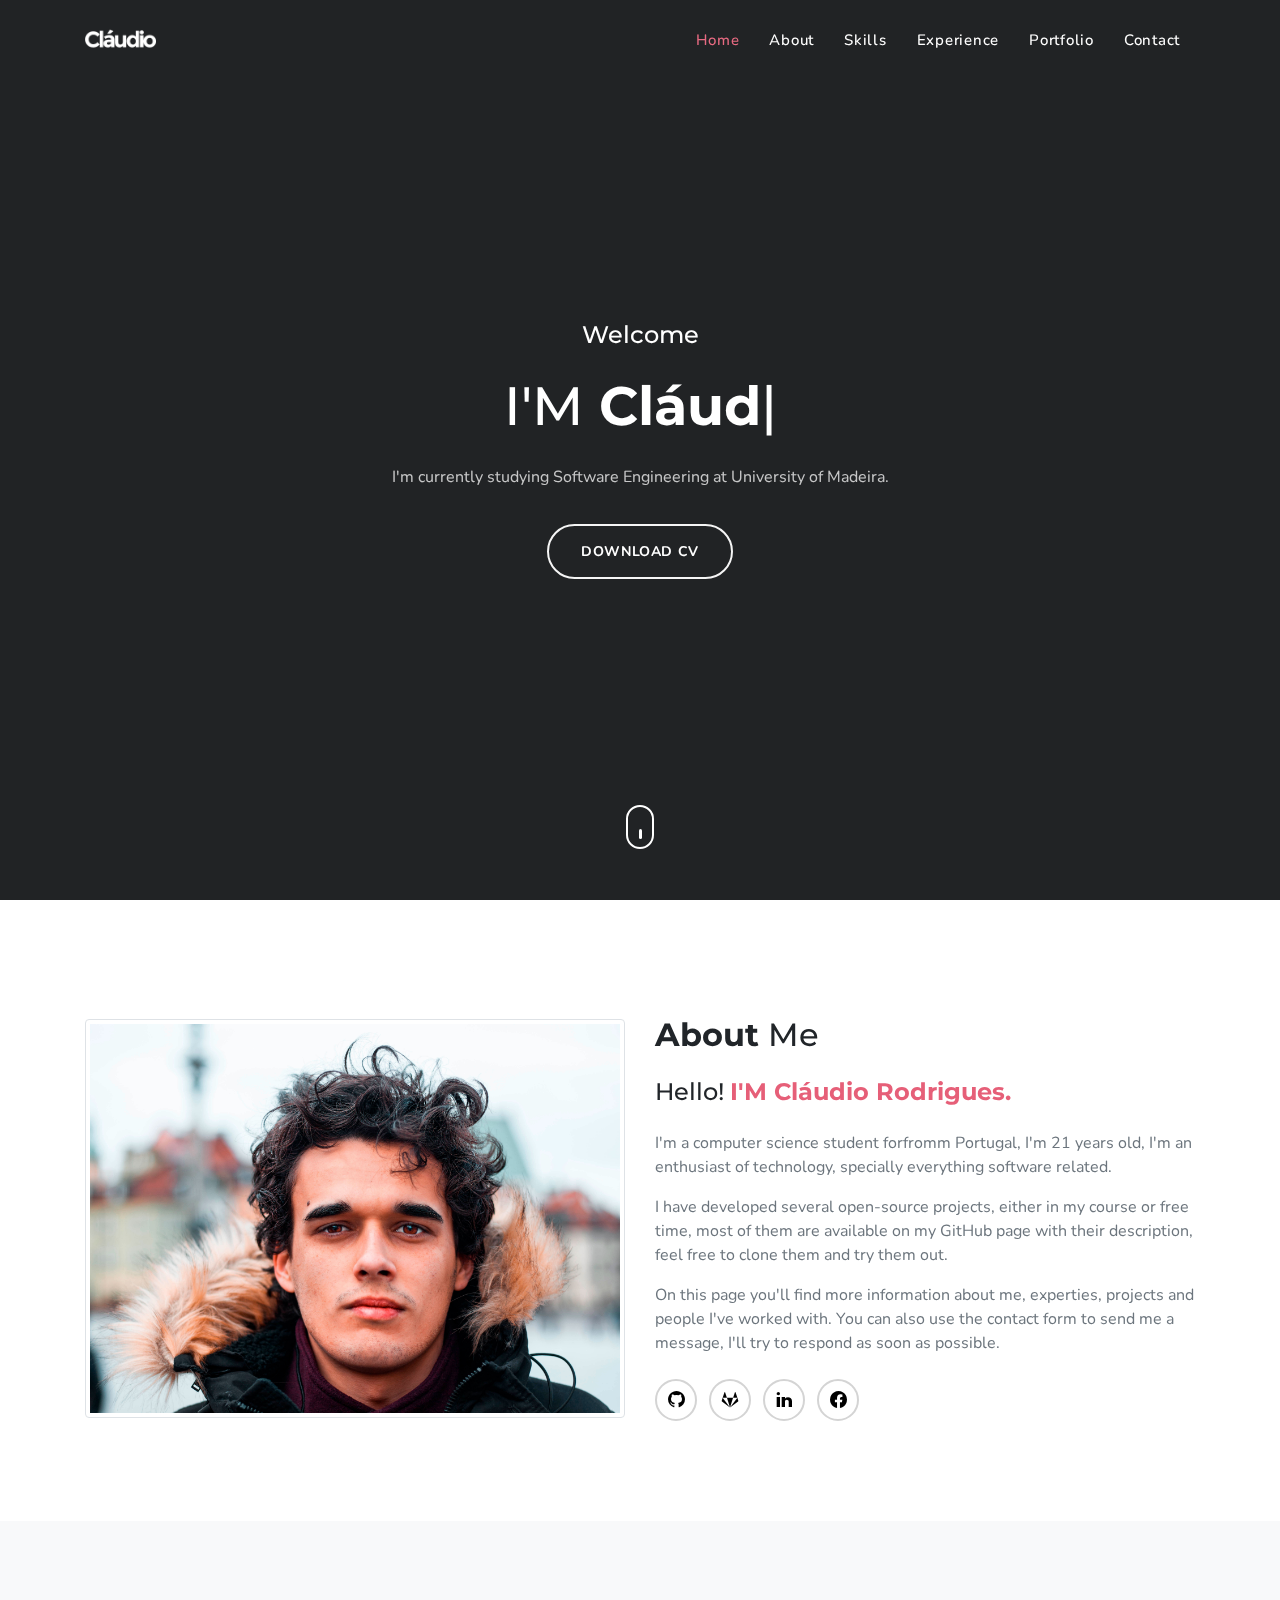
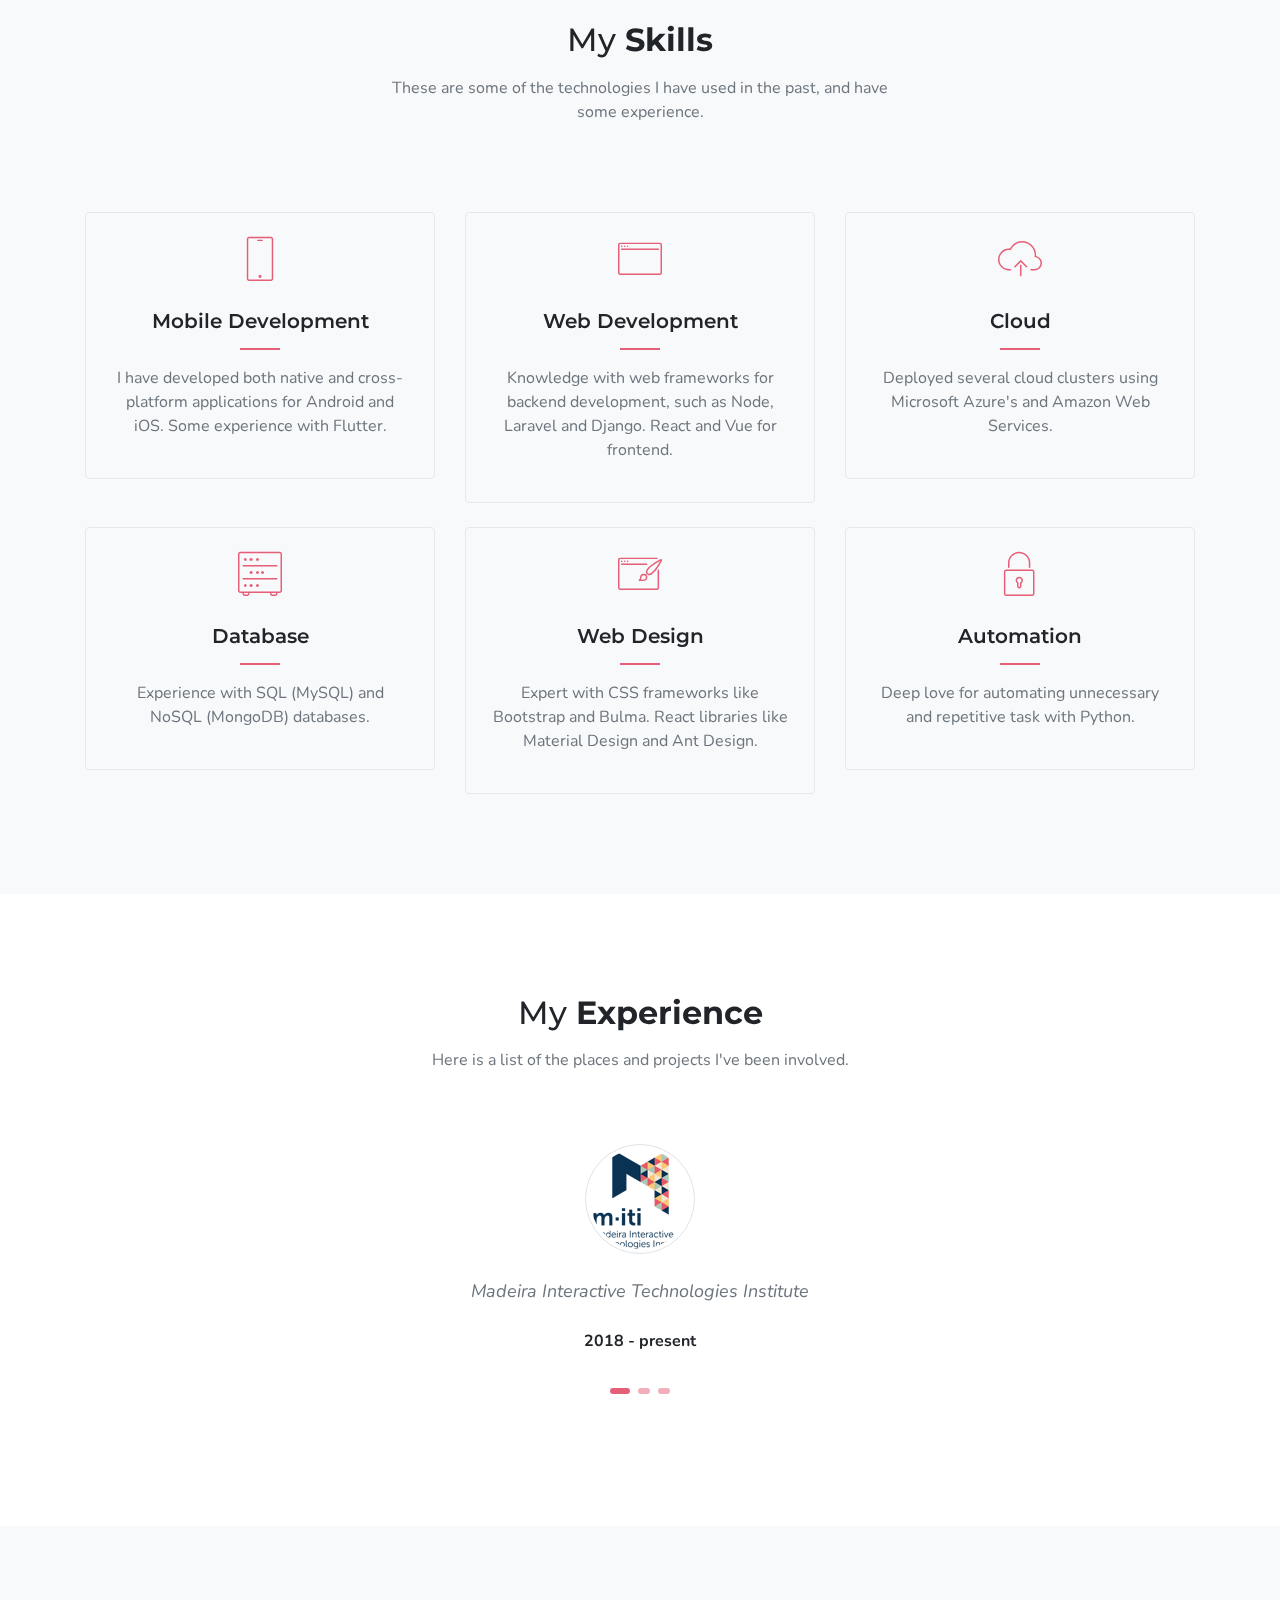
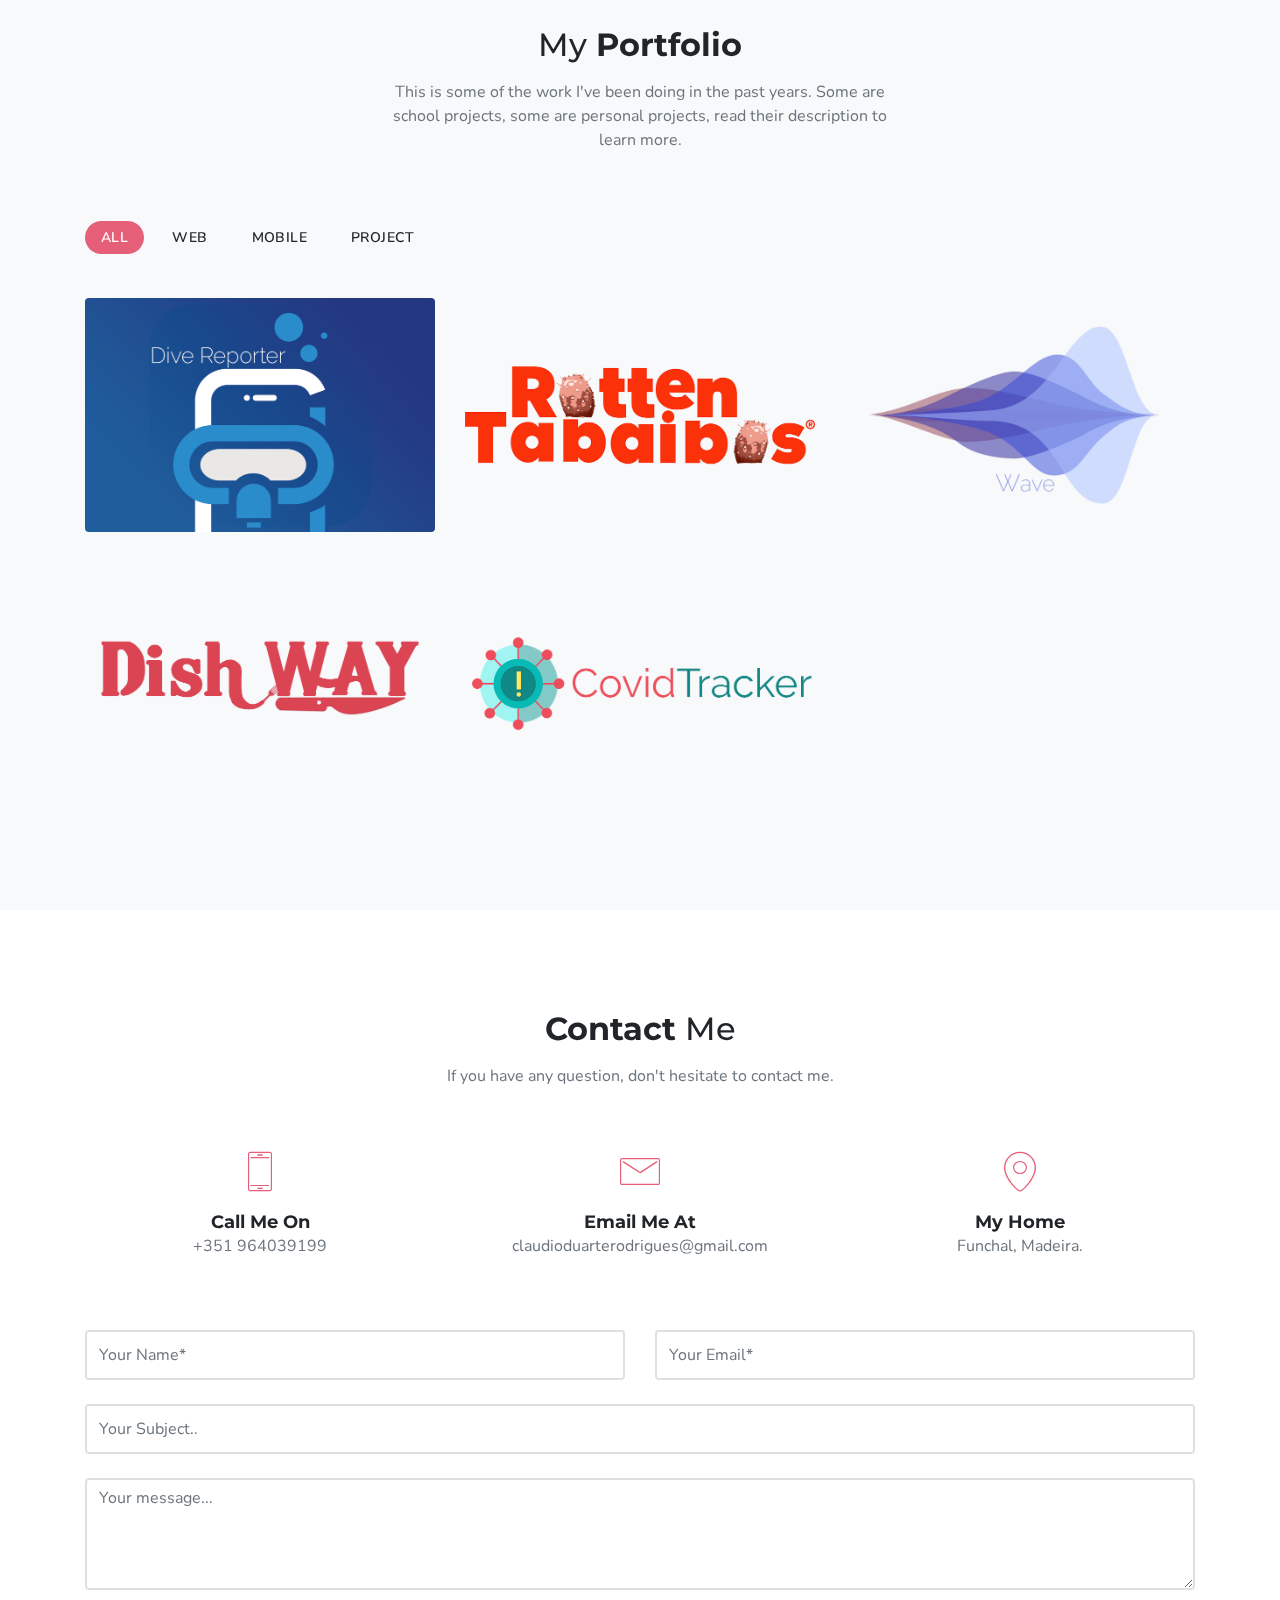
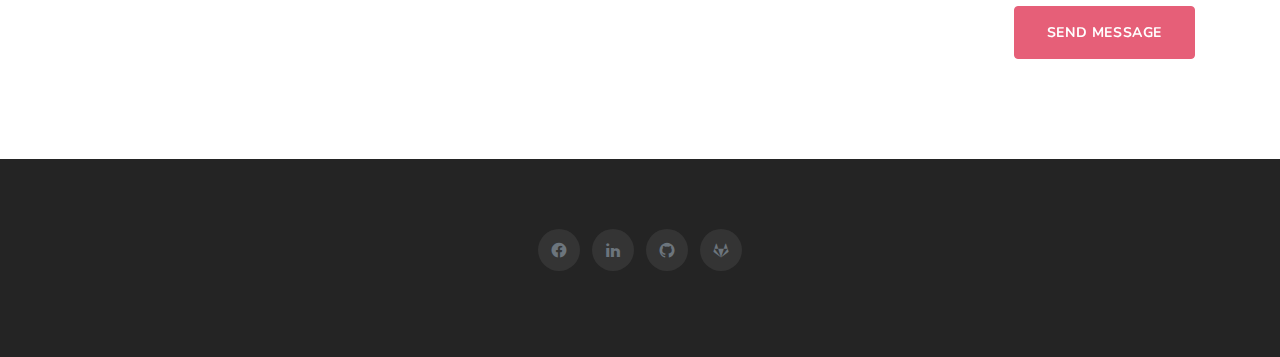
==== commit 8325ae11: "Fix typo" ====
--- a/home.html
+++ b/home.html
@@ -139,7 +139,7 @@
                         <h2><span class="font-weight-bold">About</span> Me</h2>
                         <h4 class="mt-4">Hello! <span class="text-custom font-weight-bold">I'M Cláudio Rodrigues.</span>
                         </h4>
-                        <p class="text-muted mt-4">I'm a computer science student form Portugal, I'm 21 years old, I'm
+                        <p class="text-muted mt-4">I'm a computer science student forfromm Portugal, I'm 21 years old, I'm
                             an enthusiast of technology, specially everything software related.</p>
                         <p class="text-muted mt-2">I have developed several open-source projects, either in my course or
                             free time, most of them are available on my GitHub page with their description, feel free to
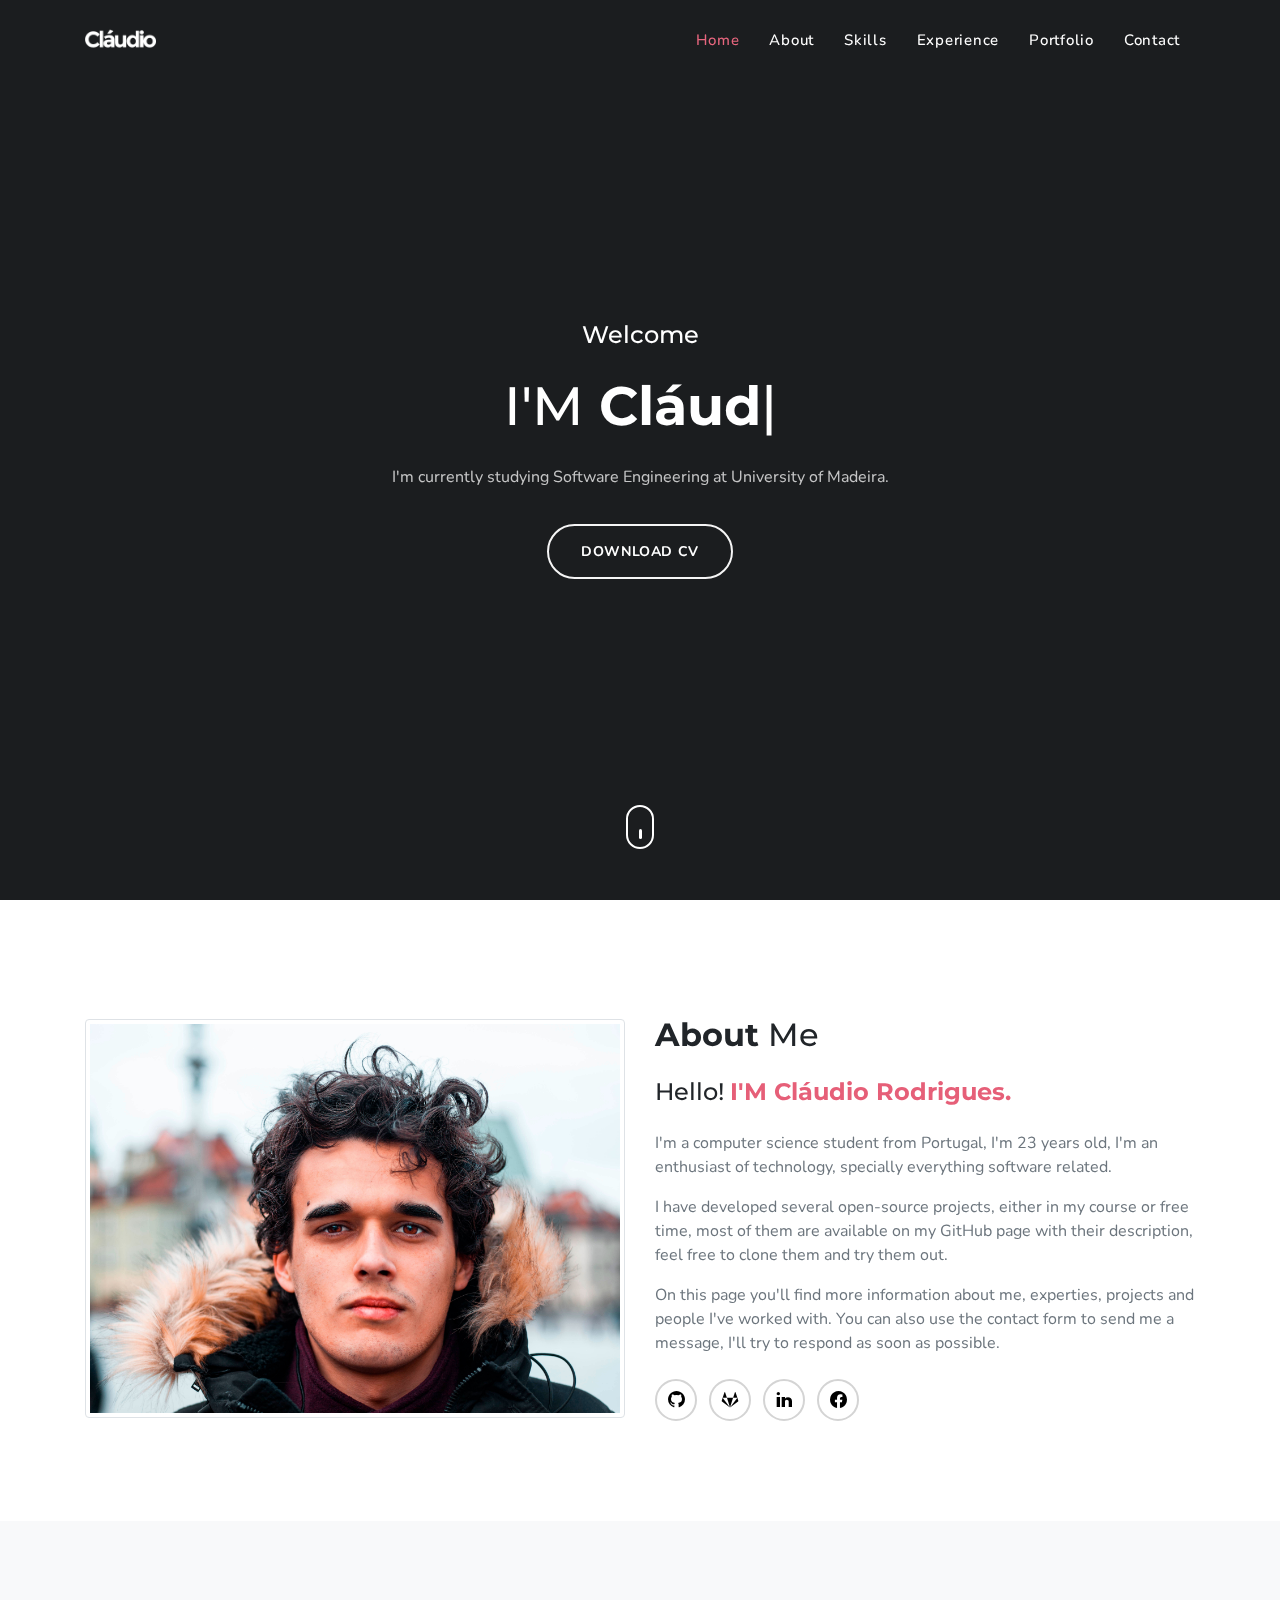
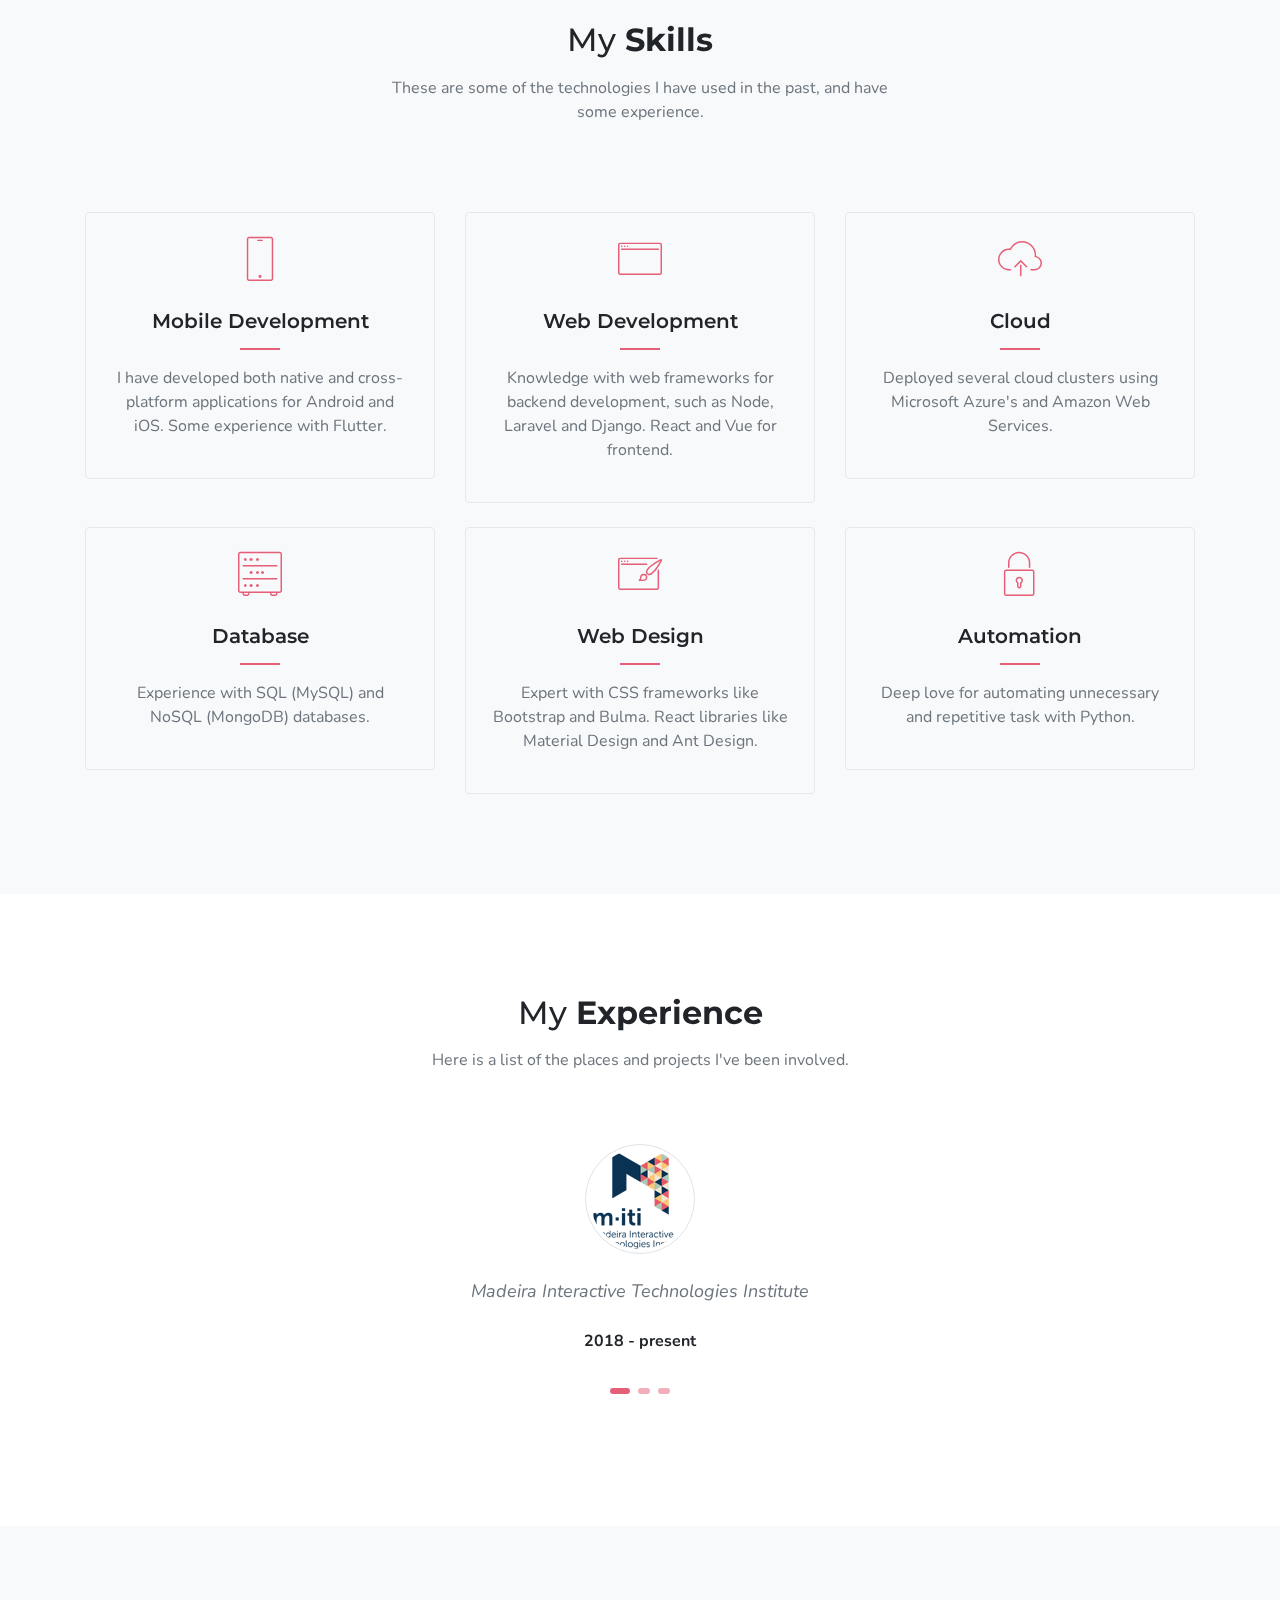
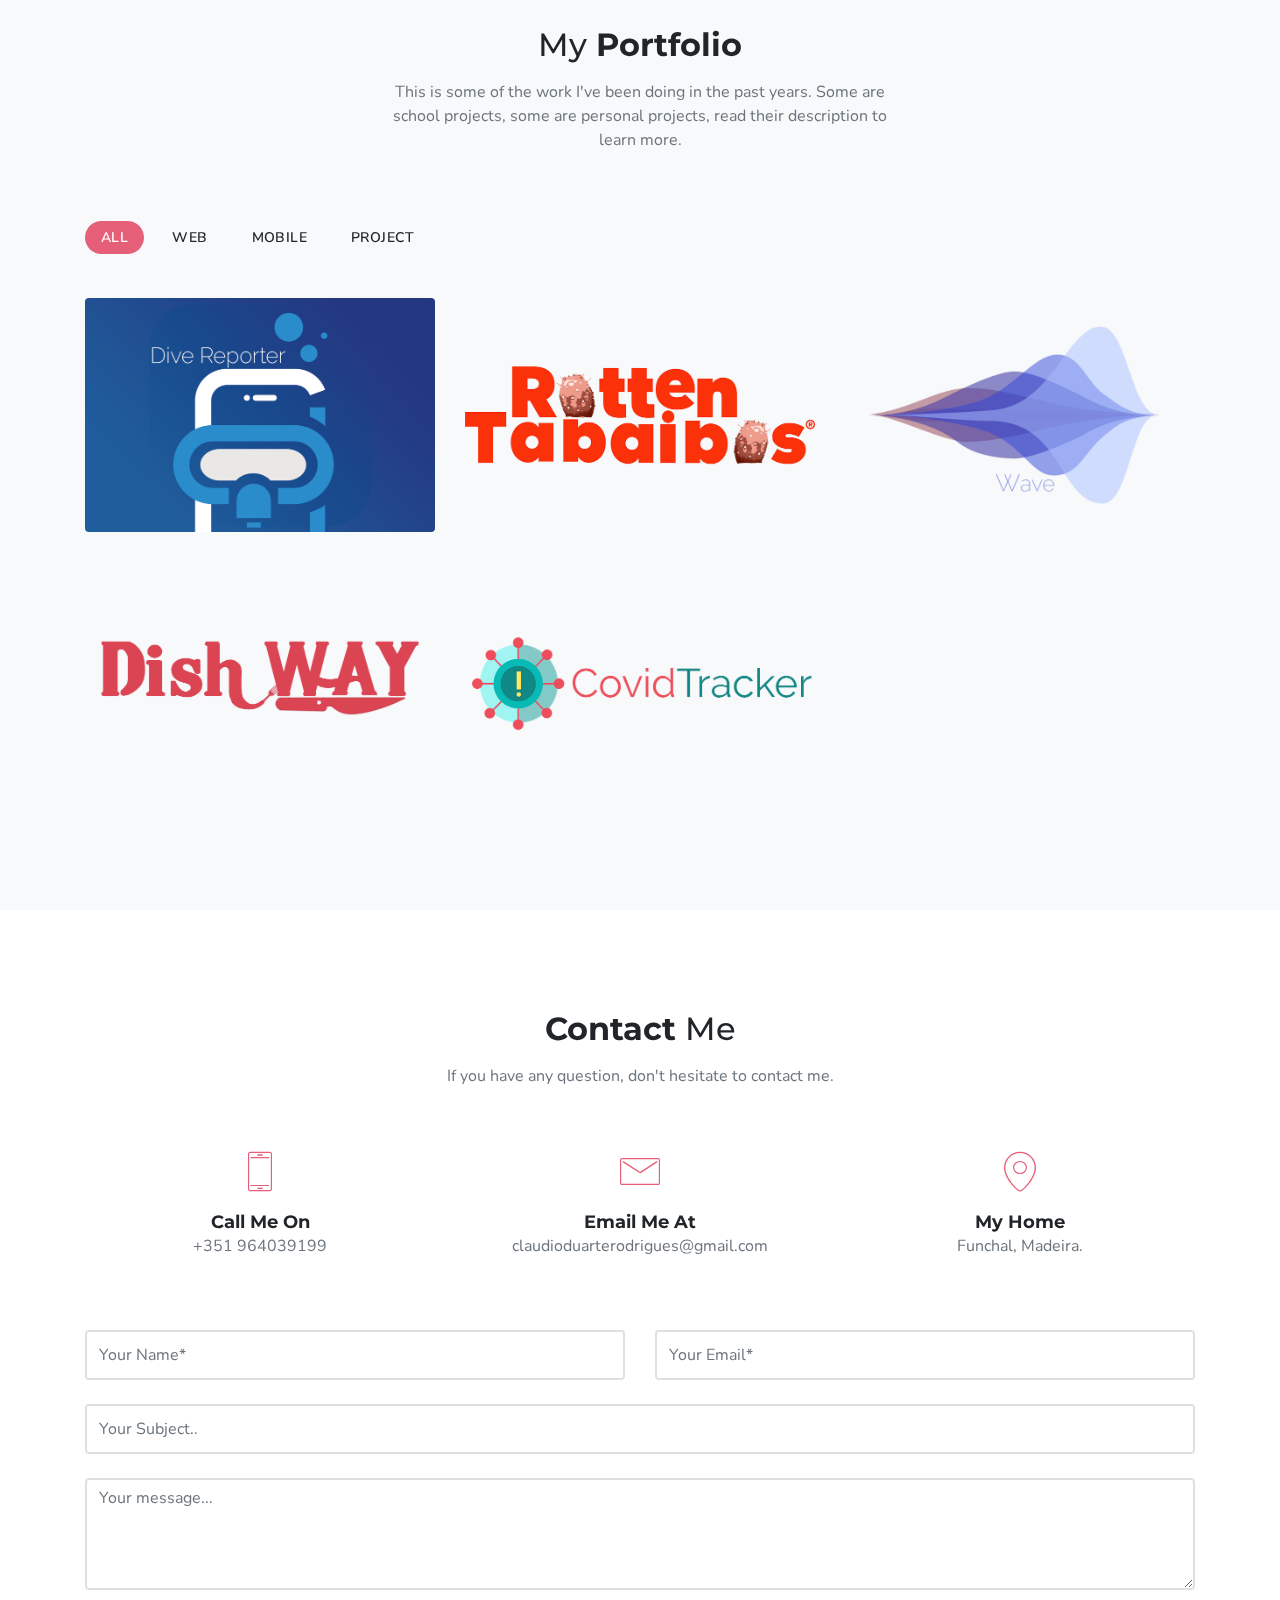
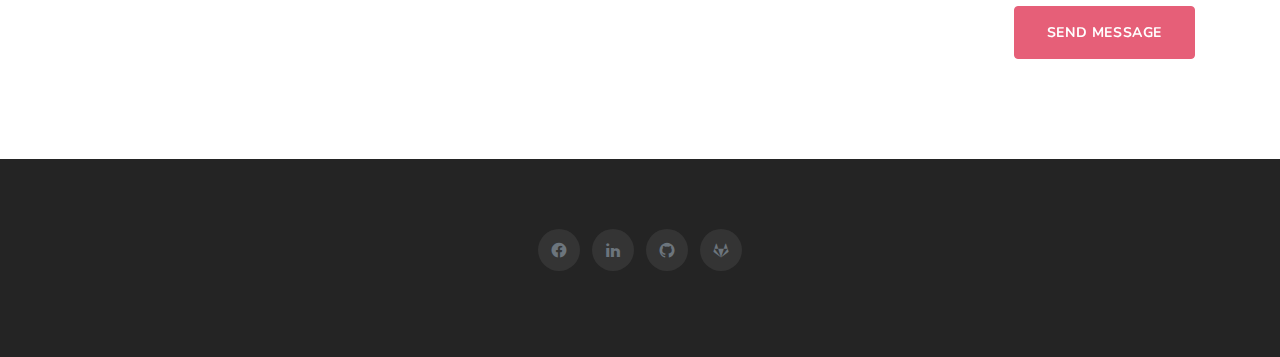
==== commit b37046f9: "Update description" ====
--- a/home.html
+++ b/home.html
@@ -139,7 +139,7 @@
                         <h2><span class="font-weight-bold">About</span> Me</h2>
                         <h4 class="mt-4">Hello! <span class="text-custom font-weight-bold">I'M Cláudio Rodrigues.</span>
                         </h4>
-                        <p class="text-muted mt-4">I'm a computer science student forfromm Portugal, I'm 21 years old, I'm
+                        <p class="text-muted mt-4">I'm a computer science student from Portugal, I'm 23 years old, I'm
                             an enthusiast of technology, specially everything software related.</p>
                         <p class="text-muted mt-2">I have developed several open-source projects, either in my course or
                             free time, most of them are available on my GitHub page with their description, feel free to
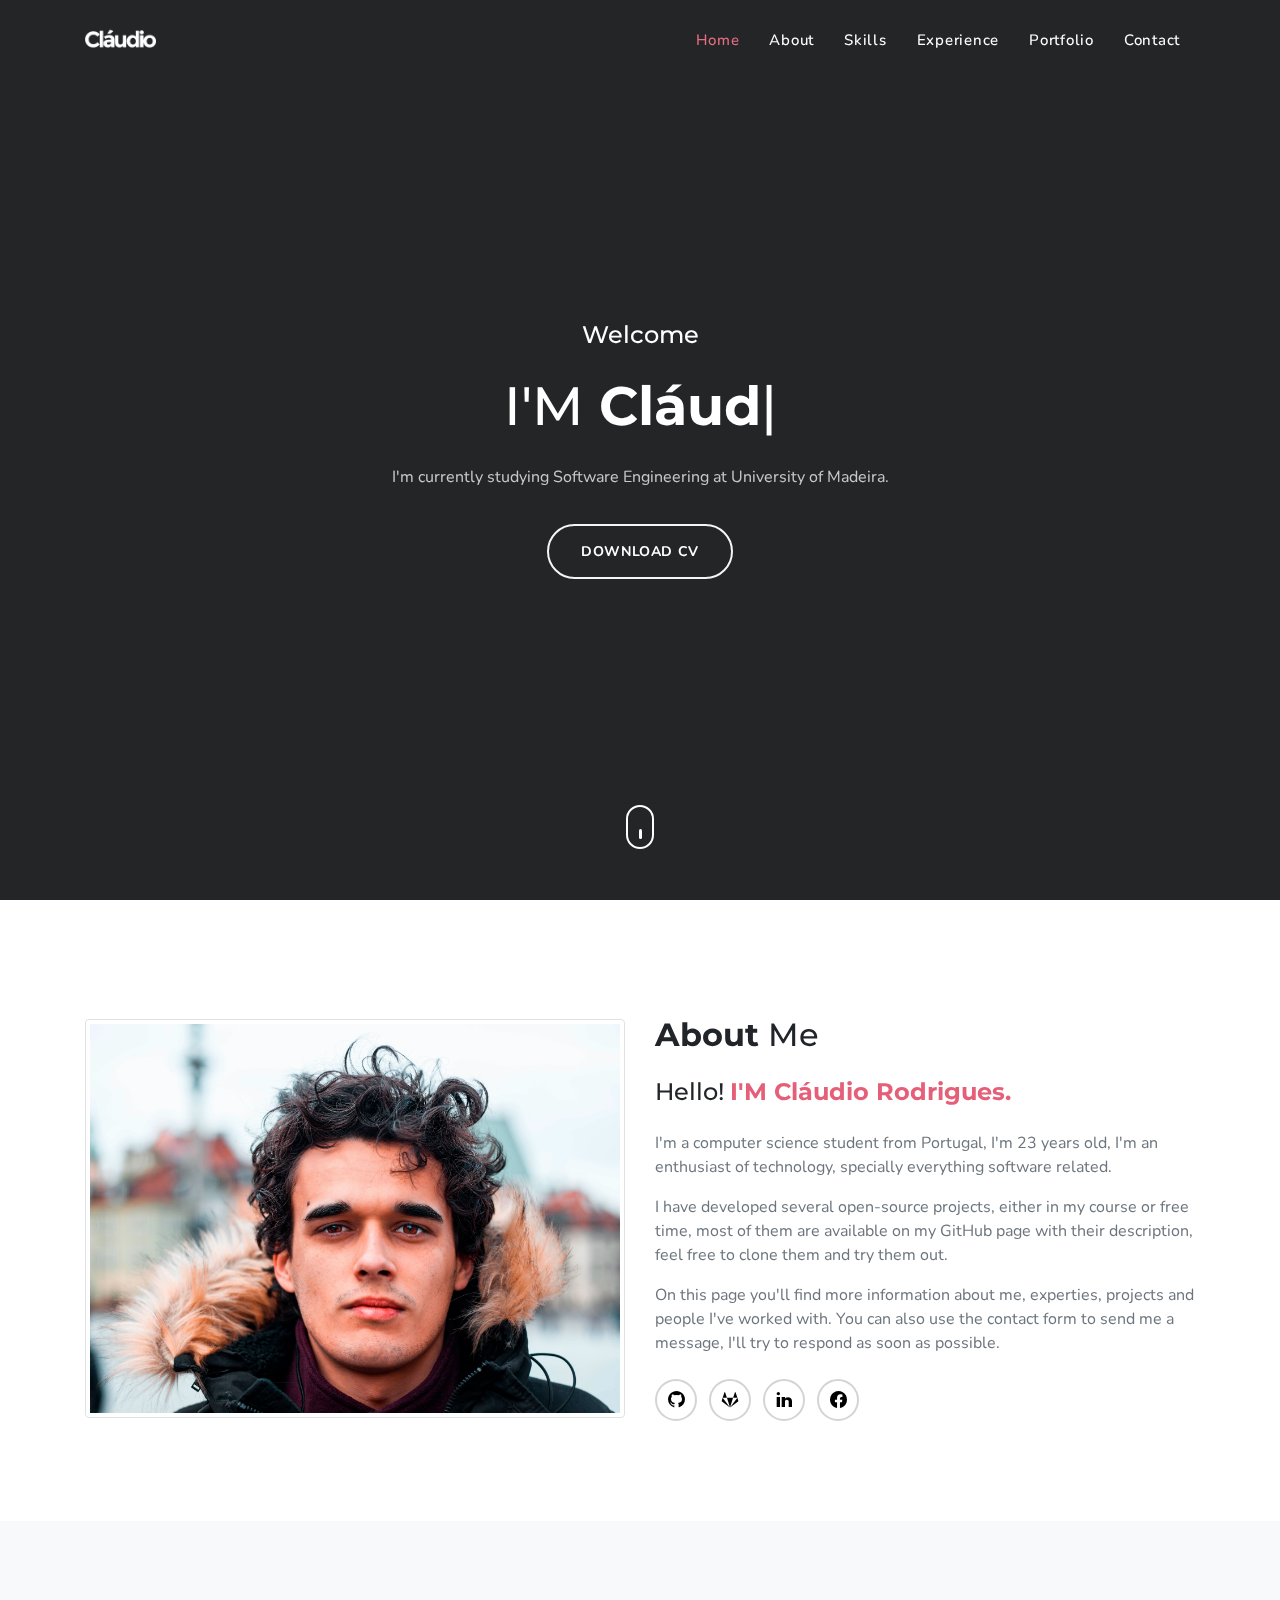
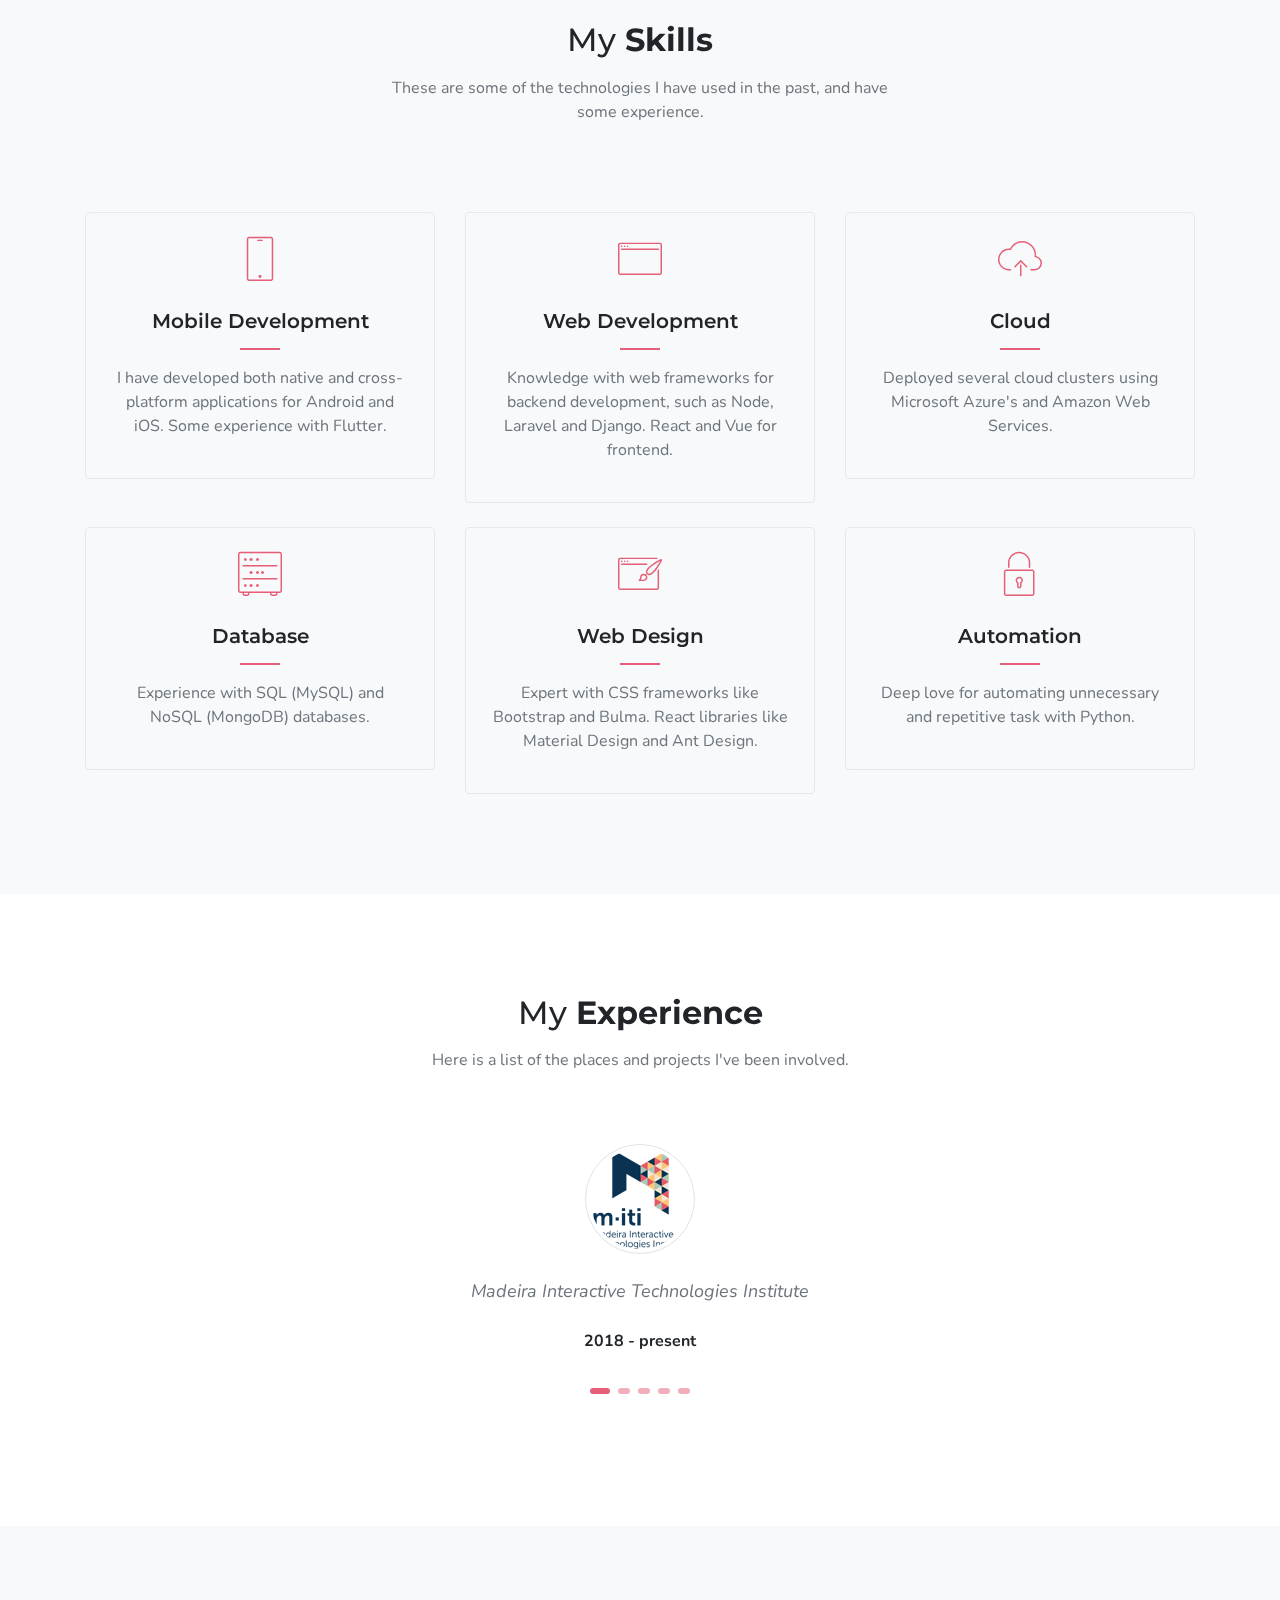
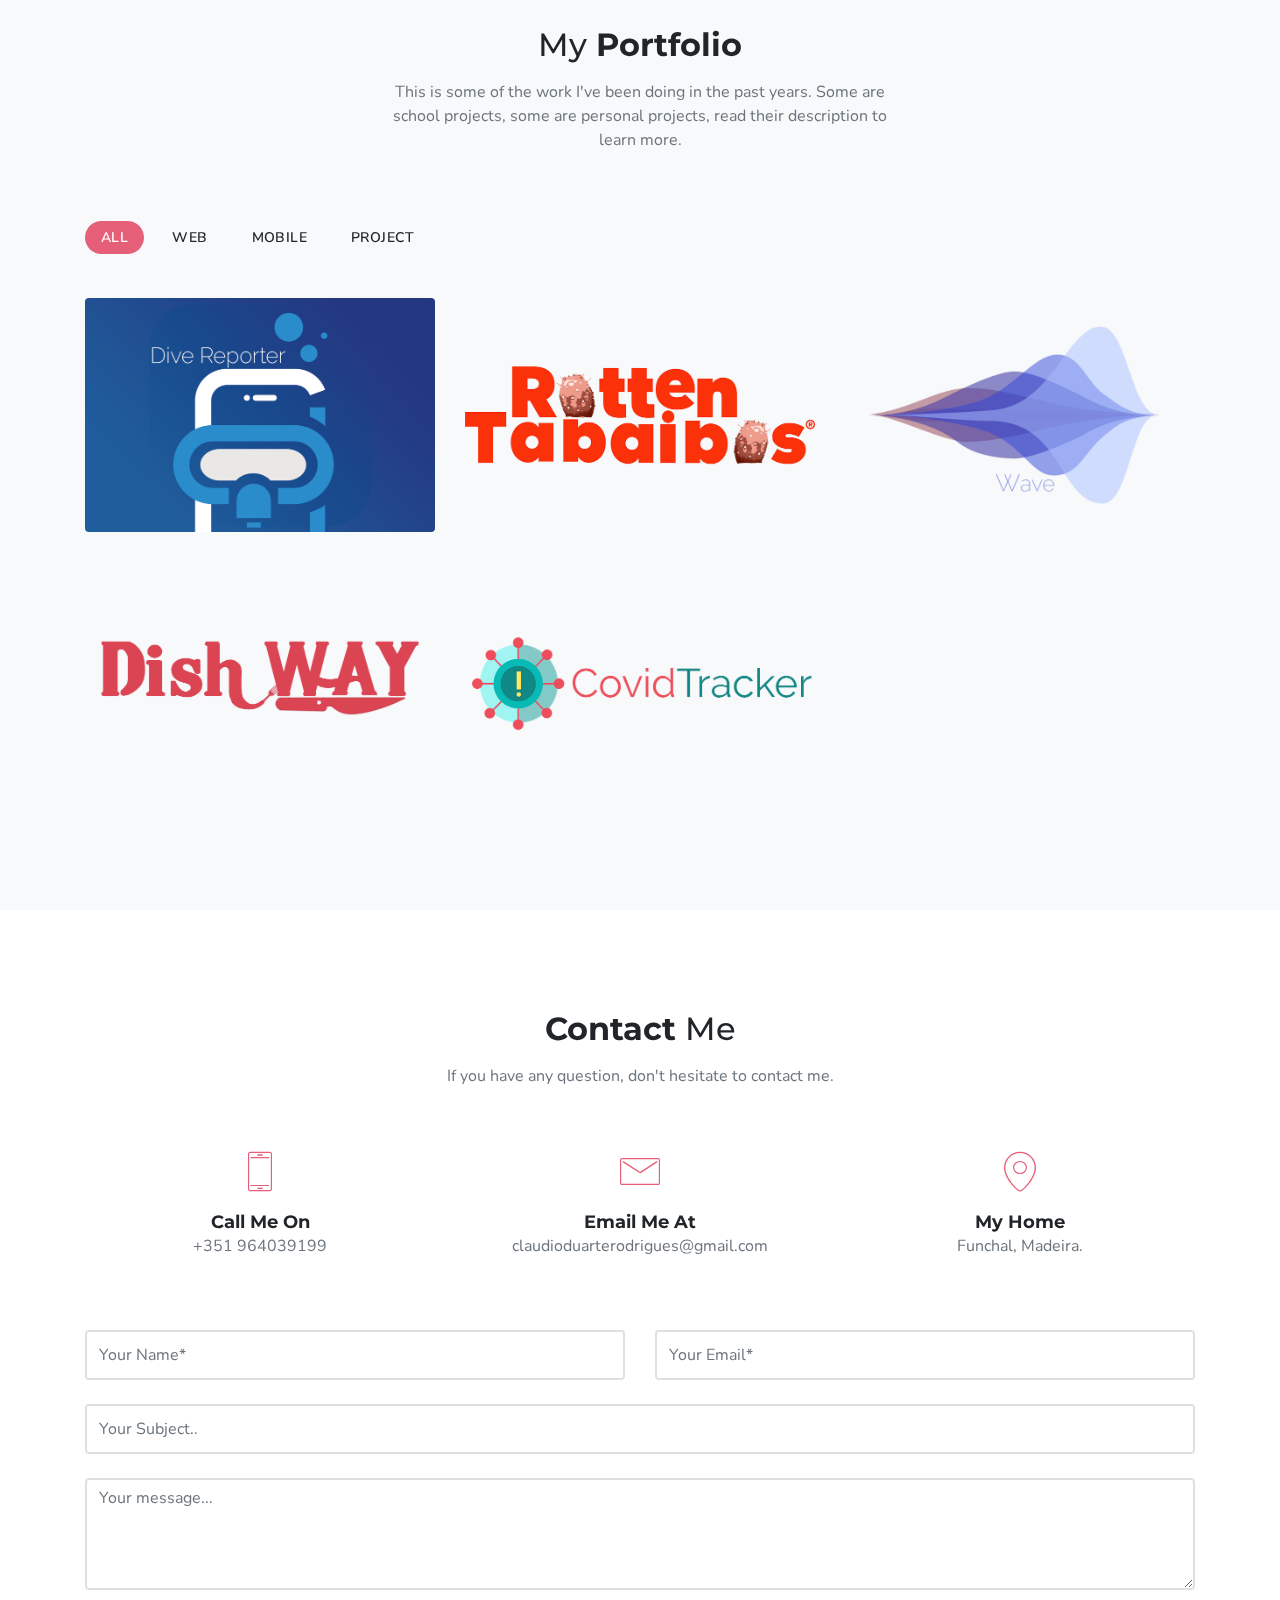
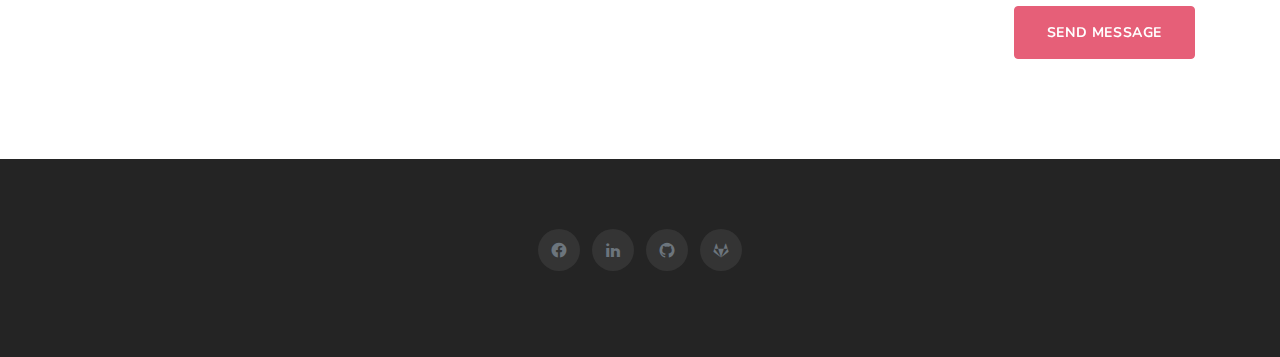
==== commit 9c896140: "Update experience" ====
--- a/home.html
+++ b/home.html
@@ -322,6 +322,36 @@
                                 <p class="client_review font-italic mt-4 text-center text-muted">University of Maribor
                                 </p>
                                 <p class="client_name text-center mb-0 mt-4"><span class="font-weight-bold">2020</span>
+                                </p>
+                            </div>
+                        </div>
+                        <div class="text-center testi_boxes mx-auto">
+                            <div class="tam_testi_icon text-custom">
+                                <!-- <i class="mbri-quote-left"></i> -->
+                            </div>
+                            <div class="mt-2">
+                                <div>
+                                    <img src="images/mare.svg" alt=""
+                                        class="mx-auto img-thumbnail img-fluid d-block rounded-circle">
+                                </div>
+                                <p class="client_review font-italic mt-4 text-center text-muted">MARE-Madeira
+                                </p>
+                                <p class="client_name text-center mb-0 mt-4"><span class="font-weight-bold">2021 - 2022</span>
+                                </p>
+                            </div>
+                        </div>
+                        <div class="text-center testi_boxes mx-auto">
+                            <div class="tam_testi_icon text-custom">
+                                <!-- <i class="mbri-quote-left"></i> -->
+                            </div>
+                            <div class="mt-2">
+                                <div>
+                                    <img src="images/elgoritmo.png" alt=""
+                                        class="mx-auto img-thumbnail img-fluid d-block rounded-circle">
+                                </div>
+                                <p class="client_review font-italic mt-4 text-center text-muted">Elgoritmo
+                                </p>
+                                <p class="client_name text-center mb-0 mt-4"><span class="font-weight-bold">2021 - 2022</span>
                                 </p>
                             </div>
                         </div>
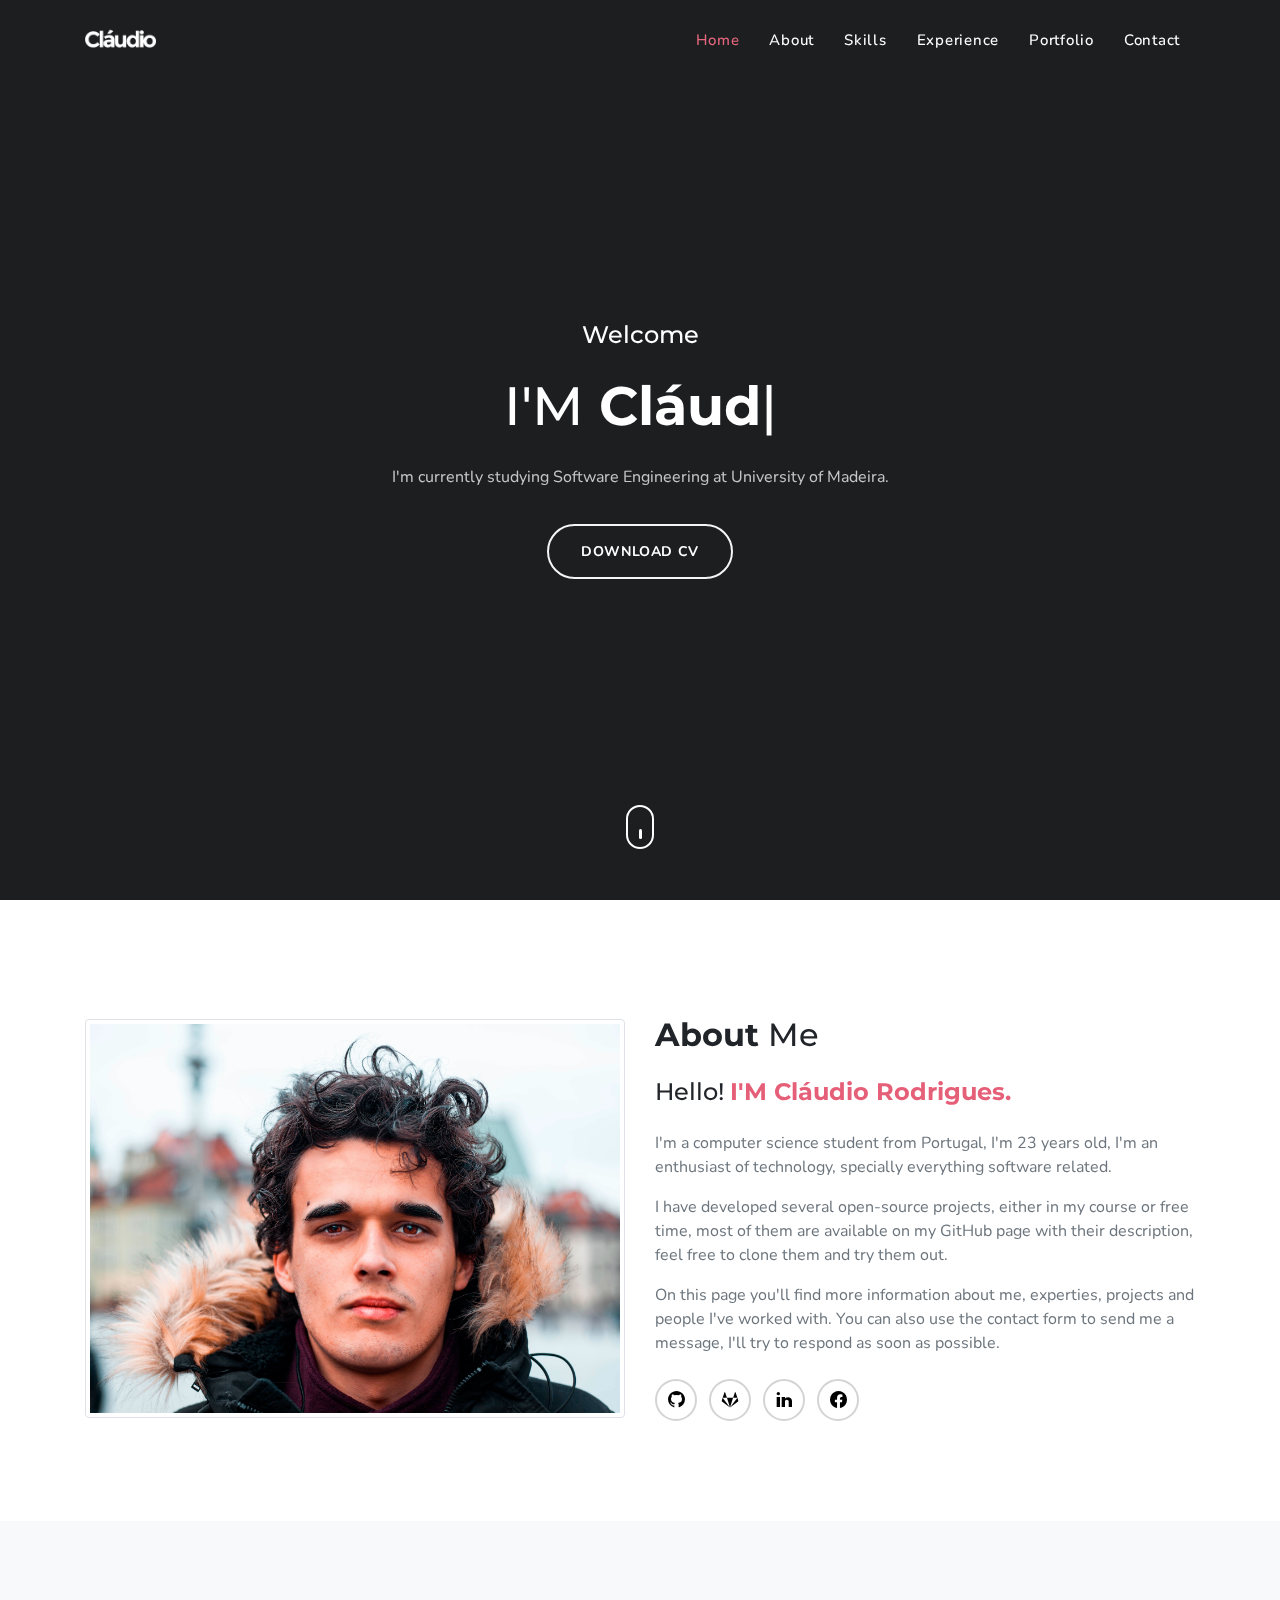
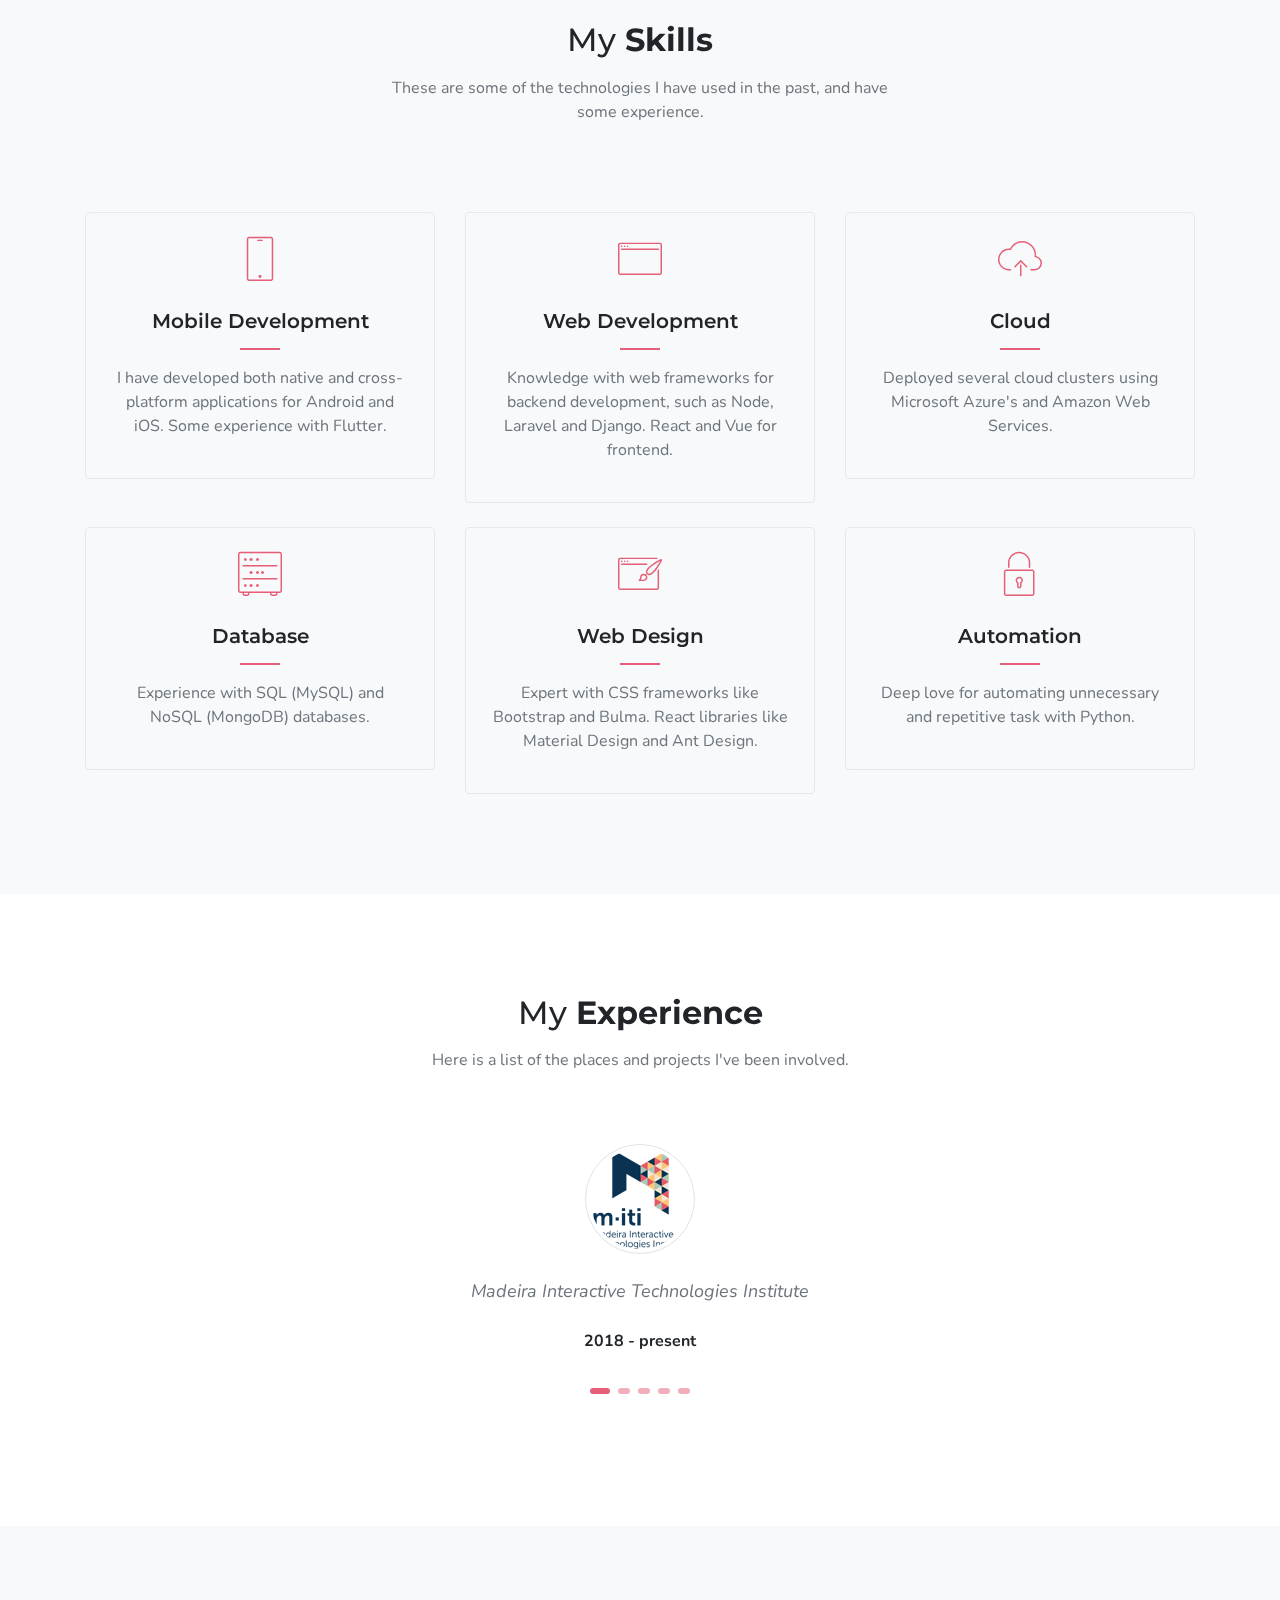
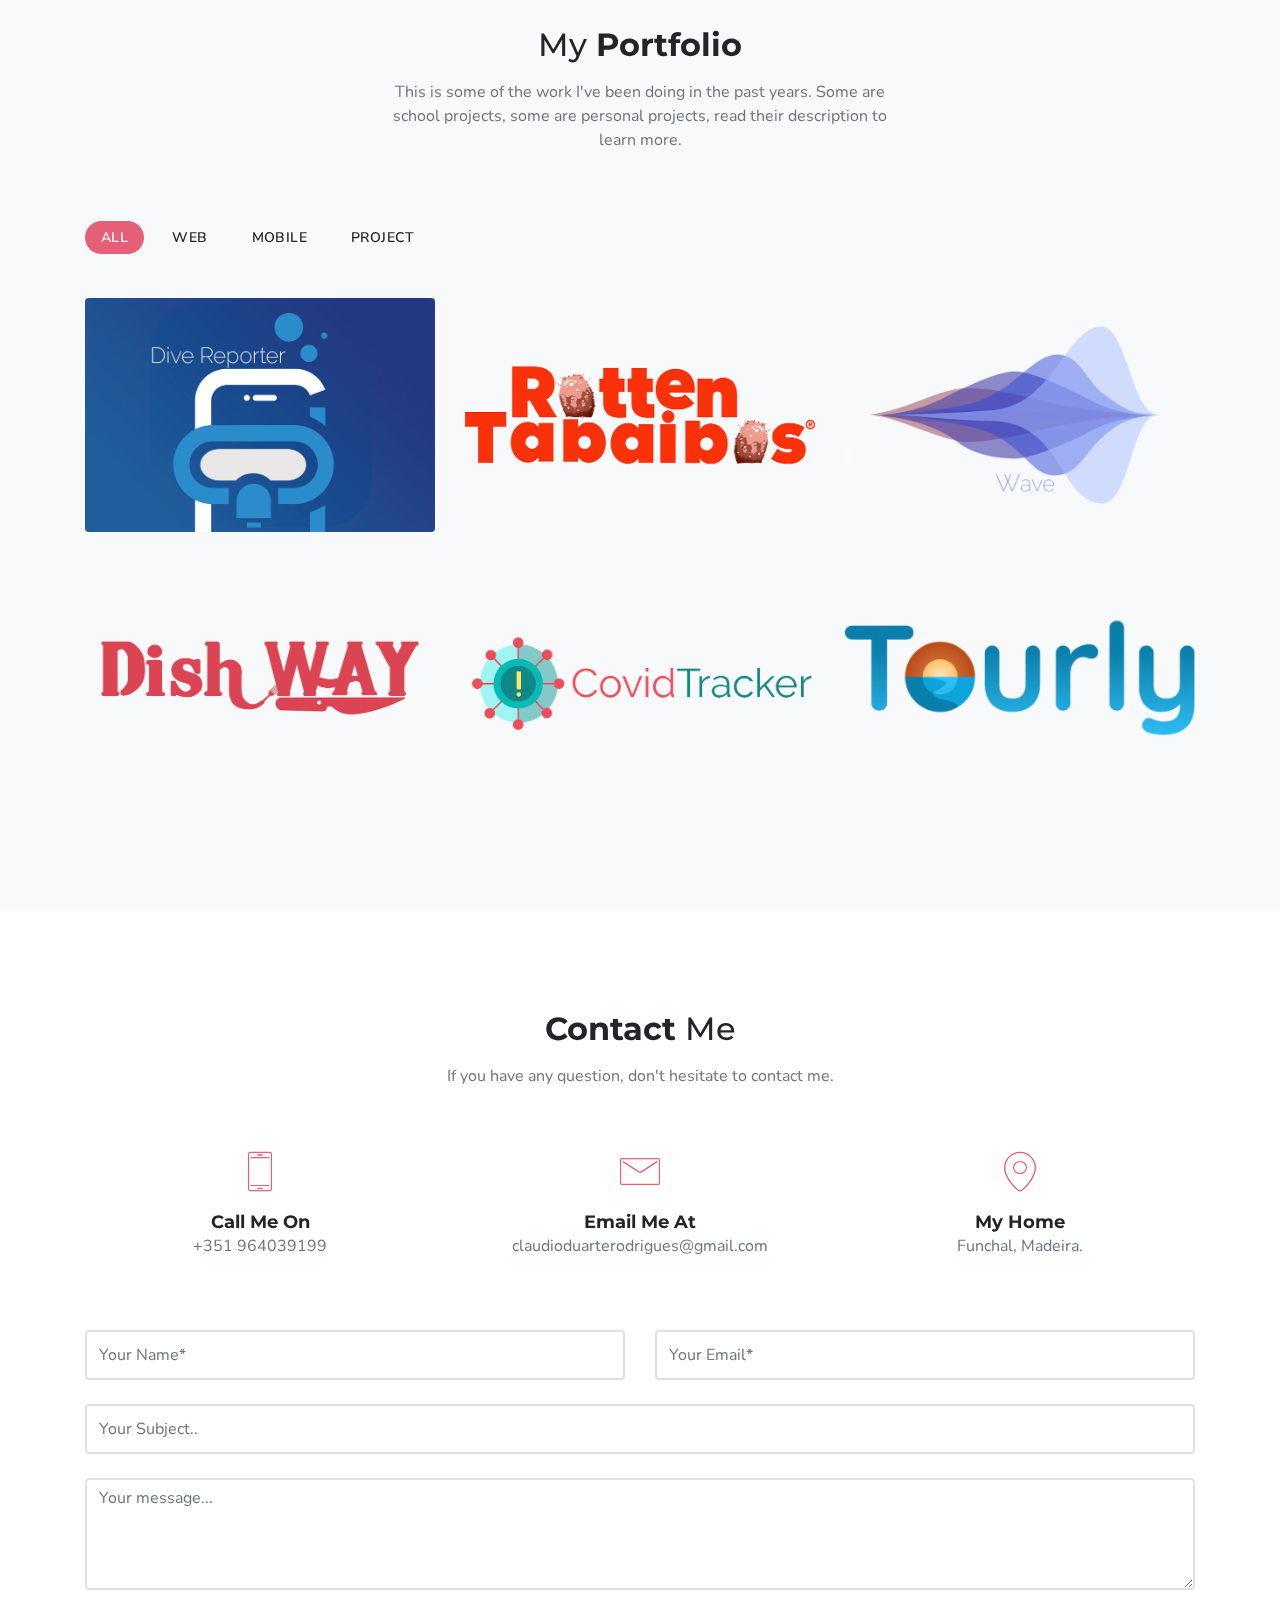
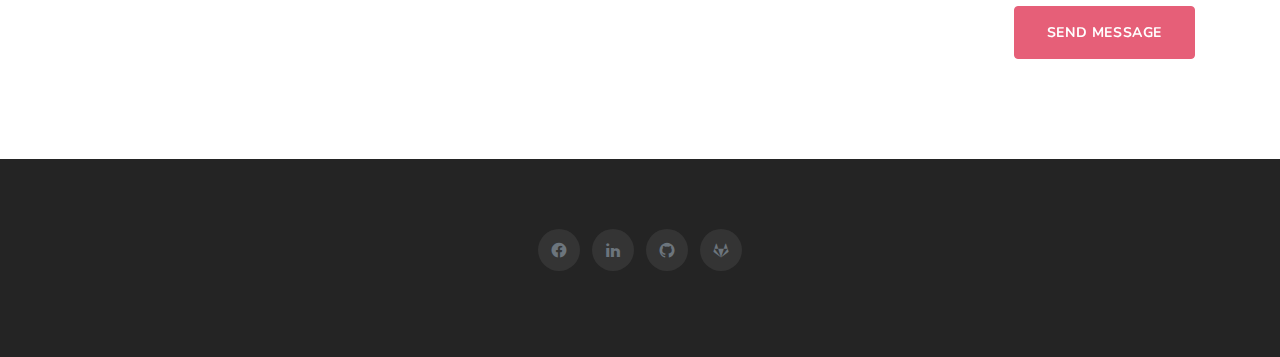
==== commit 239a7868: "Update CV and Pictures" ====
--- a/home.html
+++ b/home.html
@@ -108,7 +108,7 @@
                                 <p class="text-white mx-auto header-desc mt-4">I'm currently studying Software
                                     Engineering at University of Madeira.</p>
                                 <div class="mt-4 pt-2">
-                                    <a href="CV-ESP-Europass-20190808-Rodrigues-PT.pdf" target="_blank"
+                                    <a href="cv.pdf" target="_blank"
                                         class="btn btn-outline-custom btn-round">Download Cv</a>
                                 </div>
                             </div>
@@ -331,7 +331,7 @@
                             </div>
                             <div class="mt-2">
                                 <div>
-                                    <img src="images/mare.svg" alt=""
+                                    <img src="images/mare.jpg" alt=""
                                         class="mx-auto img-thumbnail img-fluid d-block rounded-circle">
                                 </div>
                                 <p class="client_review font-italic mt-4 text-center text-muted">MARE-Madeira
@@ -455,20 +455,19 @@
                         </div>
                     </a>
                 </div>
-                <!-- 
                 <div class="col-lg-4 work_item devlopment webdesign">
-                    <a href="images/works/6.jpg" class="img-zoom">
+                    <a href="images/tourly.png" class="img-zoom">
                         <div class="work_box">
                             <div class="work_img">
-                                <img src="images/works/6.jpg" class="img-fluid mx-auto d-block rounded" alt="work-img">
+                                <img src="images/tourly.png" class="img-fluid mx-auto d-block rounded" alt="work-img">
                             </div>
                             <div class="work_detail">
-                                <p class="mb-2">Category</p>
-                                <h4 class="mb-0">Project Title</h4>
+                                <p class="mb-2">Web Development</p>
+                                <h4 class="mb-0">Tourly</h4>
                             </div>
                         </div>
                     </a>
-                </div> -->
+                </div>
             </div>
         </div>
     </section>
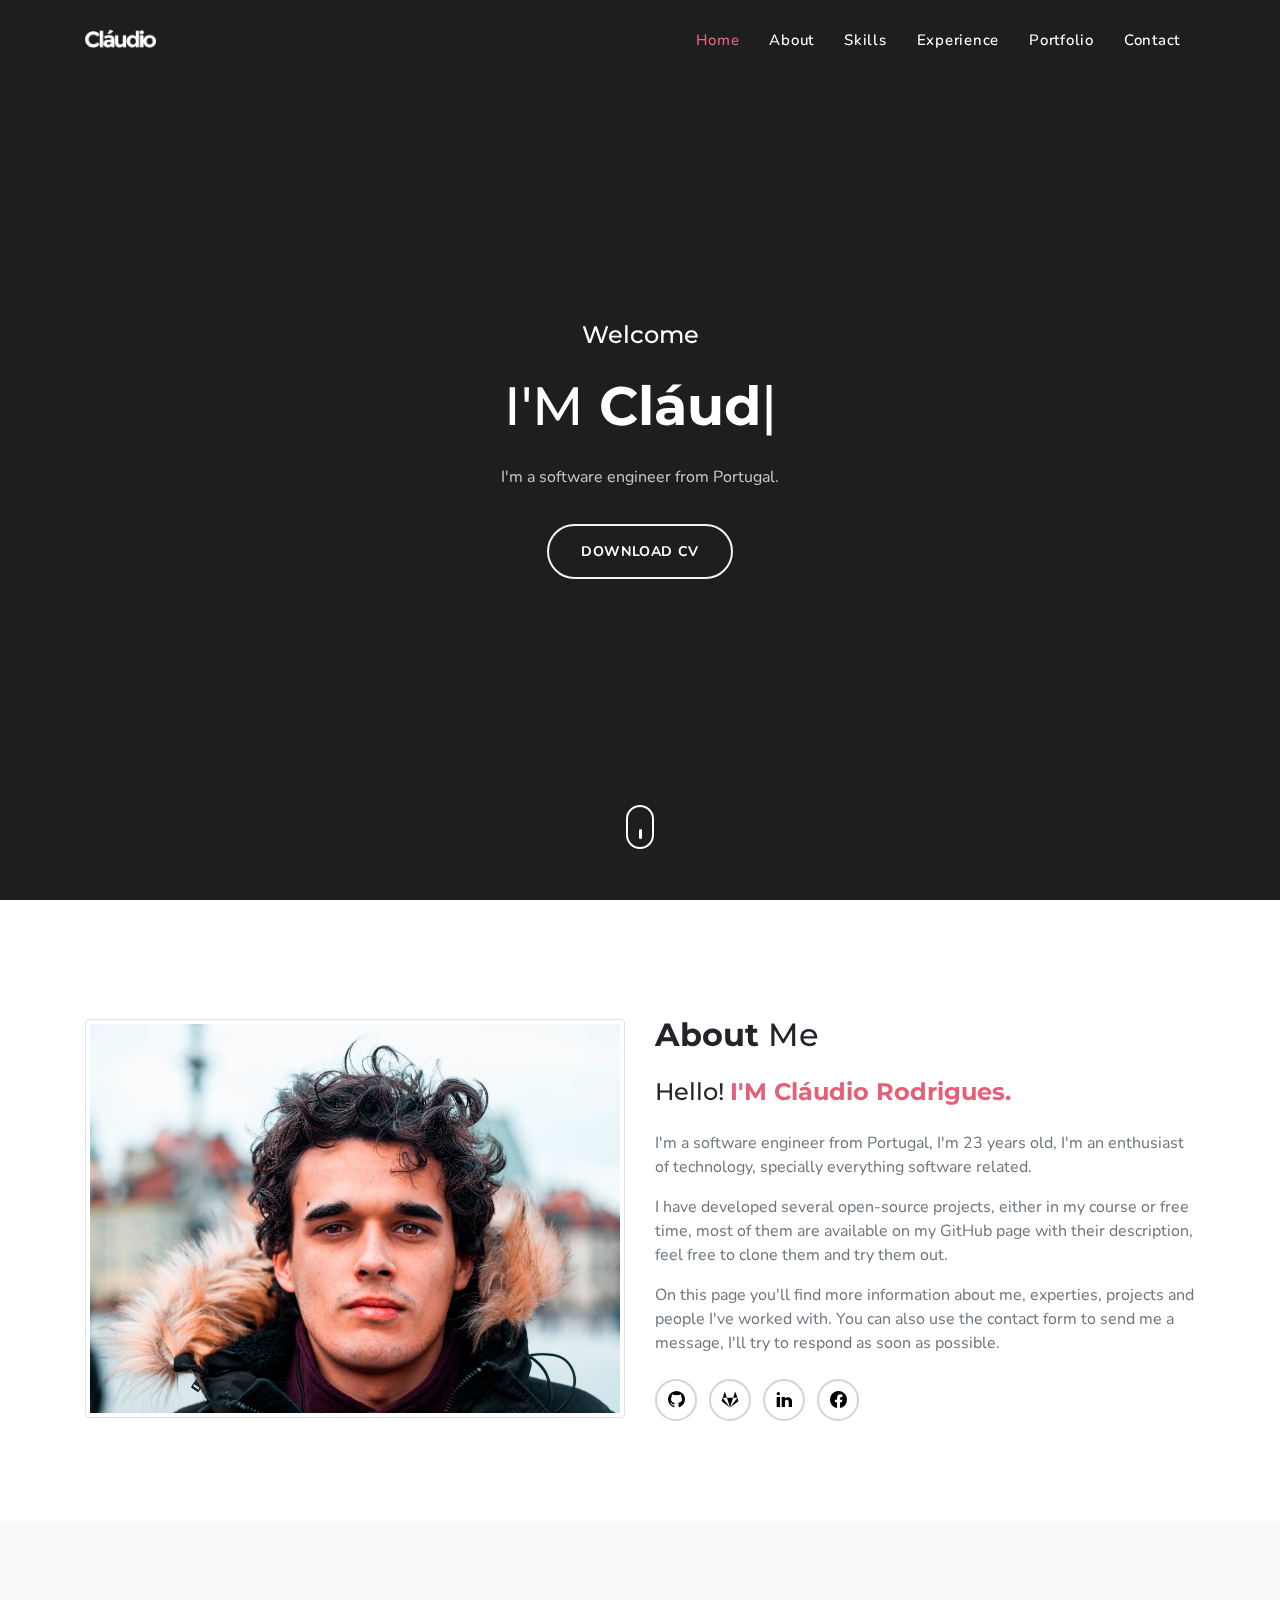
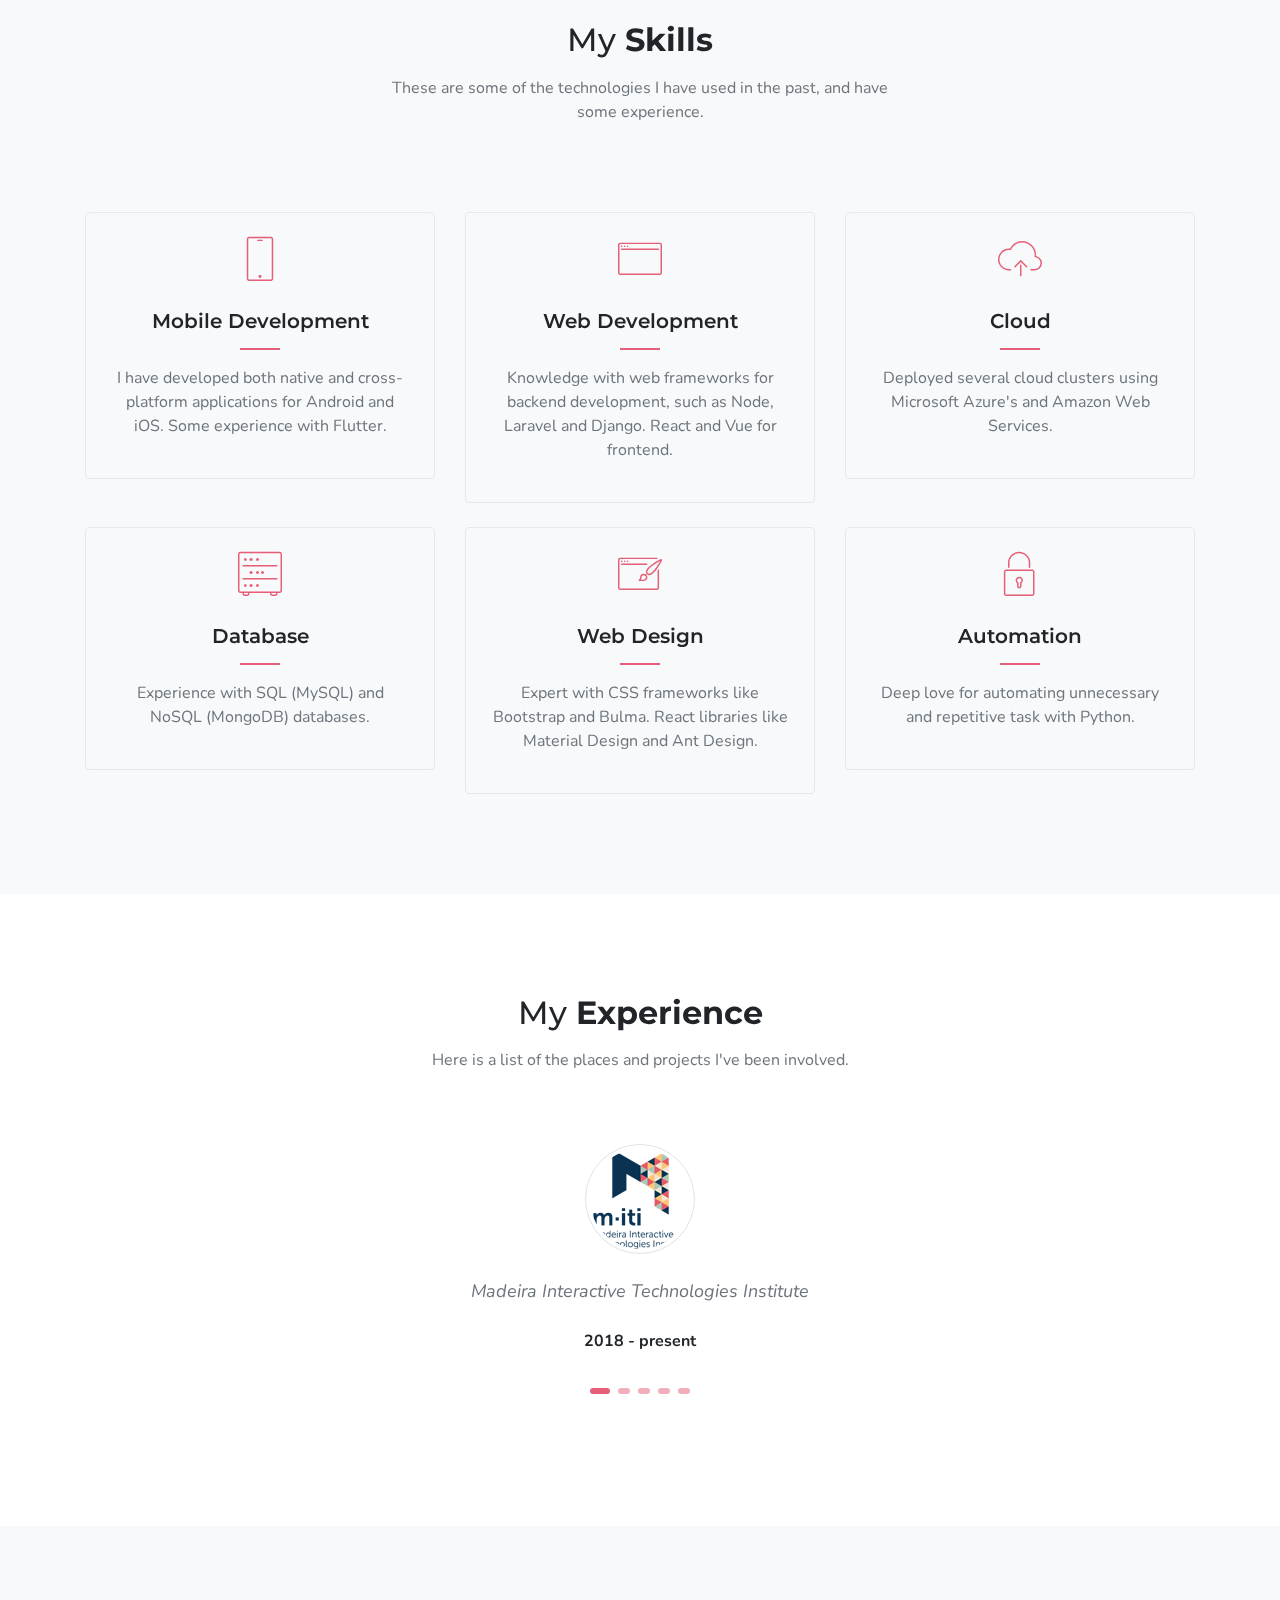
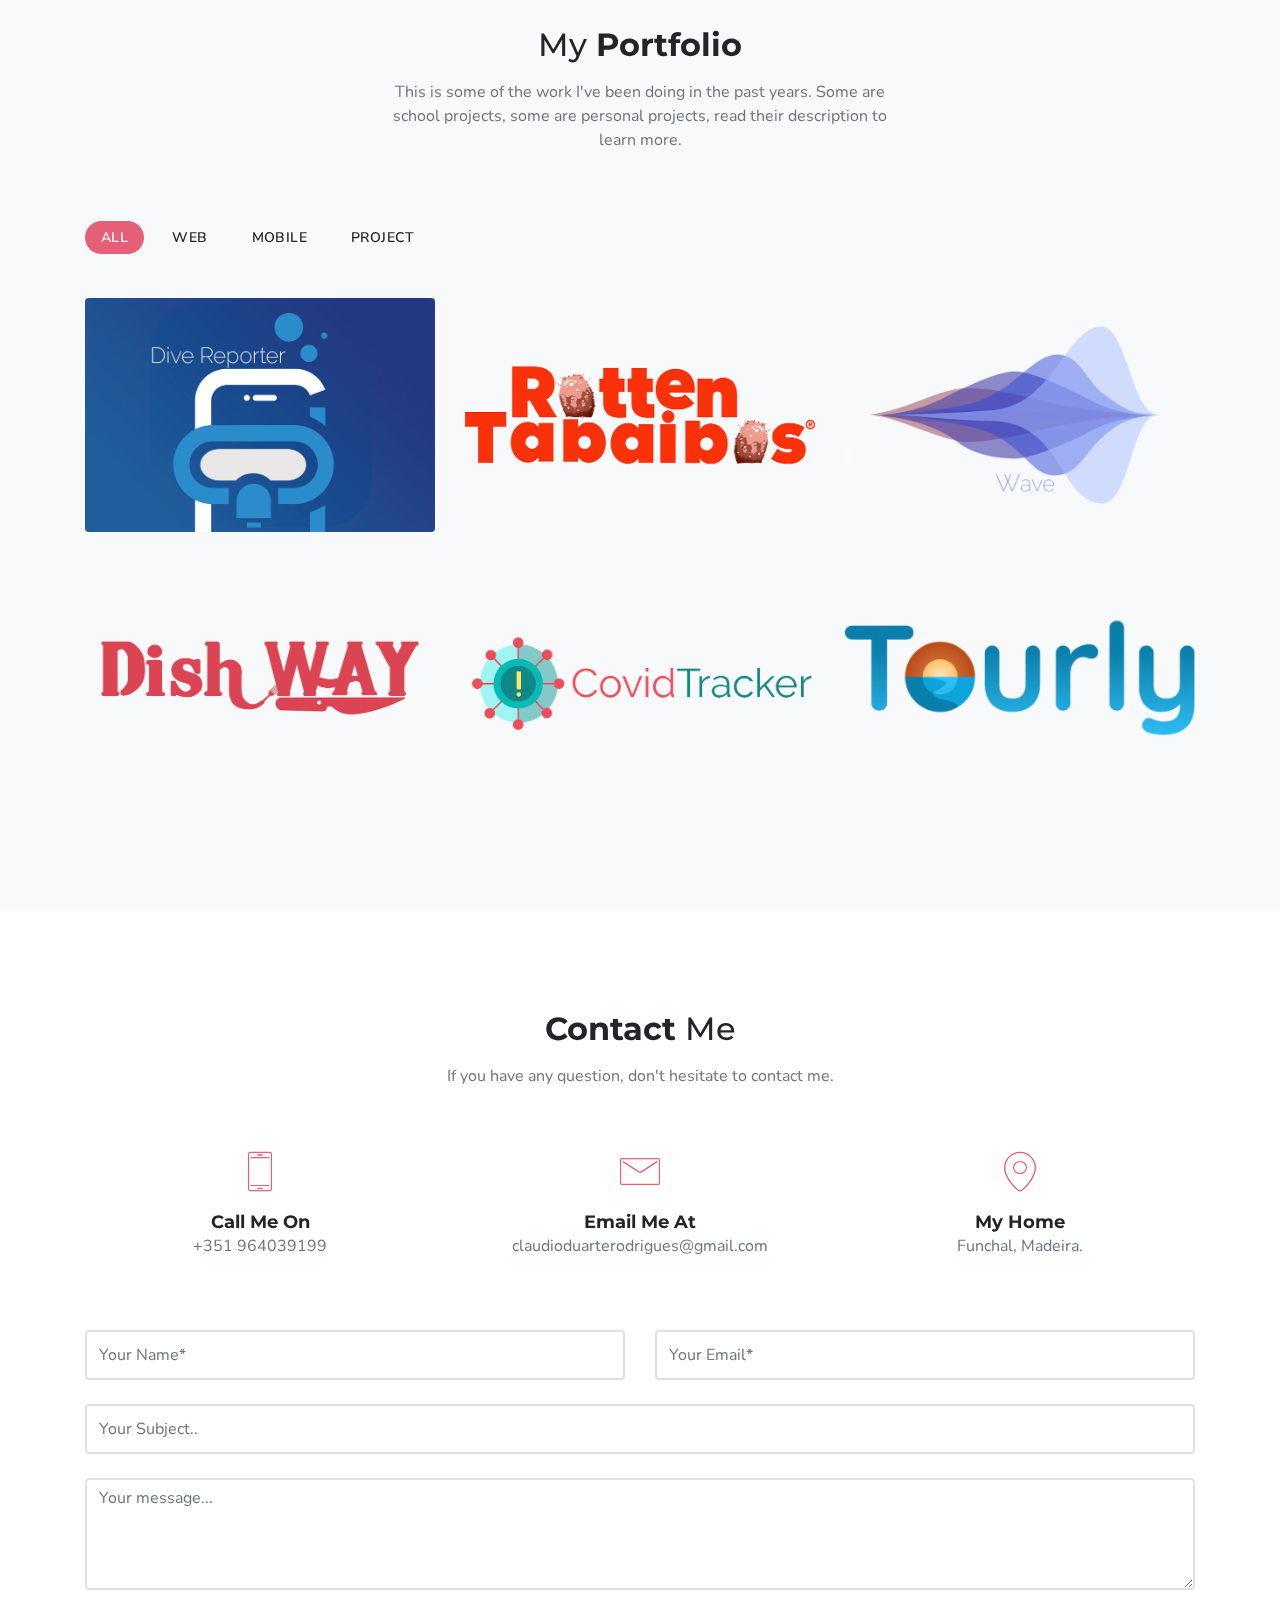
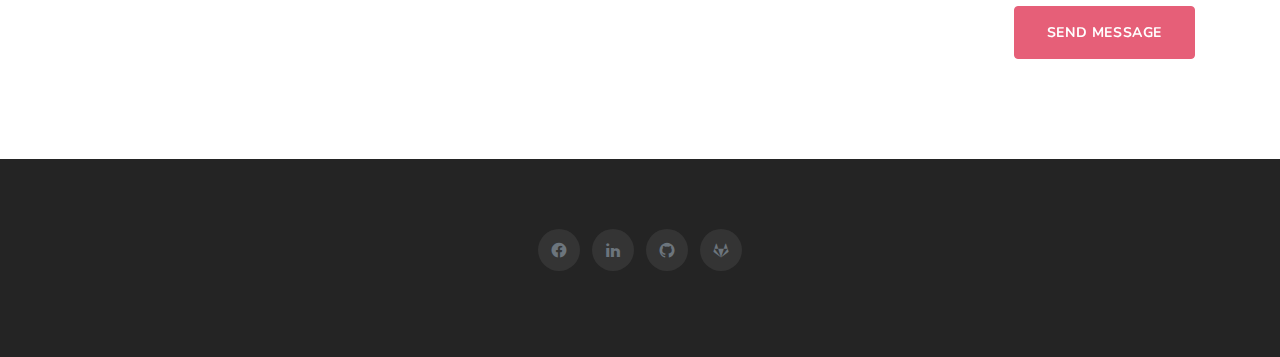
==== commit 03f5c678: "Update text" ====
--- a/home.html
+++ b/home.html
@@ -105,8 +105,7 @@
                                 <h1 class="header-name text-white text-capitalize mb-0">I'M <span
                                         class="element font-weight-bold"
                                         data-elements="Cláudio Rodrigues.,A Software Engineer.,A Student."></span></h1>
-                                <p class="text-white mx-auto header-desc mt-4">I'm currently studying Software
-                                    Engineering at University of Madeira.</p>
+                                <p class="text-white mx-auto header-desc mt-4">I'm a software engineer from Portugal.</p>
                                 <div class="mt-4 pt-2">
                                     <a href="cv.pdf" target="_blank"
                                         class="btn btn-outline-custom btn-round">Download Cv</a>
@@ -139,7 +138,7 @@
                         <h2><span class="font-weight-bold">About</span> Me</h2>
                         <h4 class="mt-4">Hello! <span class="text-custom font-weight-bold">I'M Cláudio Rodrigues.</span>
                         </h4>
-                        <p class="text-muted mt-4">I'm a computer science student from Portugal, I'm 23 years old, I'm
+                        <p class="text-muted mt-4">I'm a software engineer from Portugal, I'm 23 years old, I'm
                             an enthusiast of technology, specially everything software related.</p>
                         <p class="text-muted mt-2">I have developed several open-source projects, either in my course or
                             free time, most of them are available on my GitHub page with their description, feel free to
